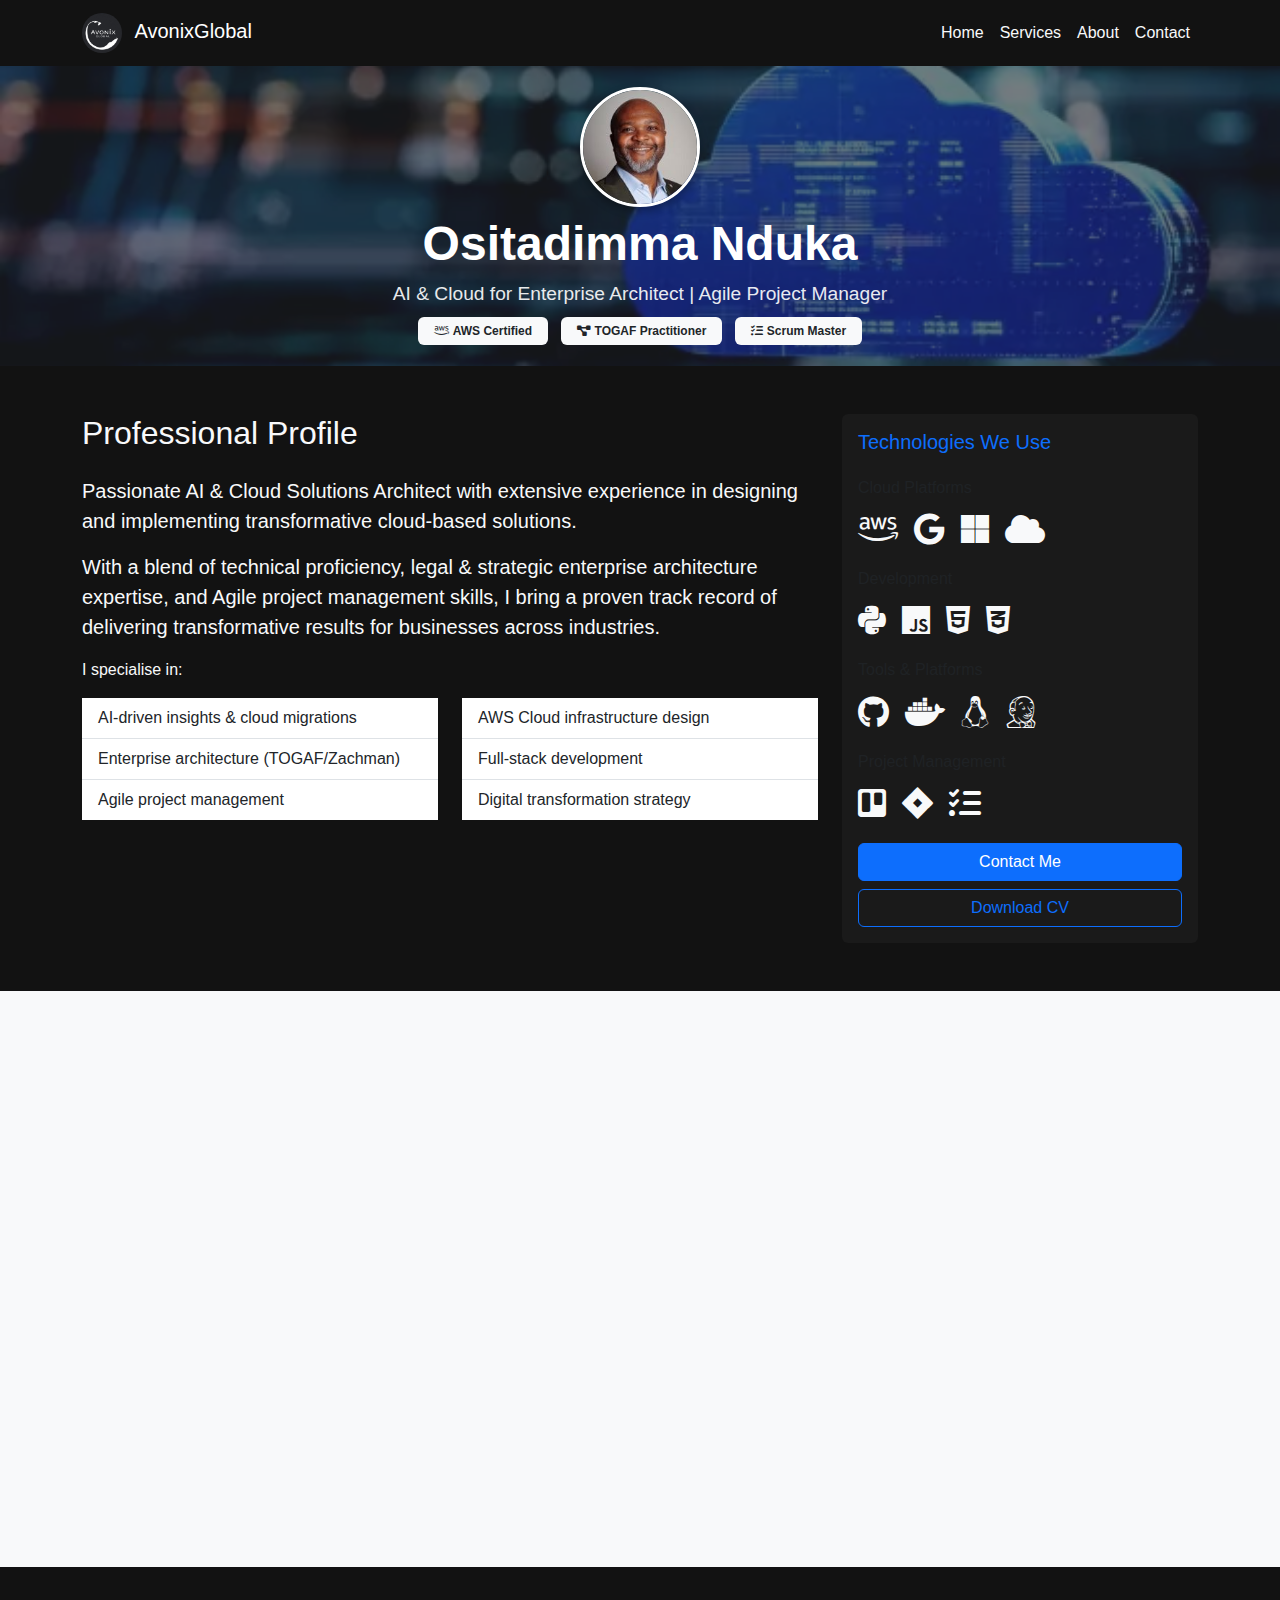
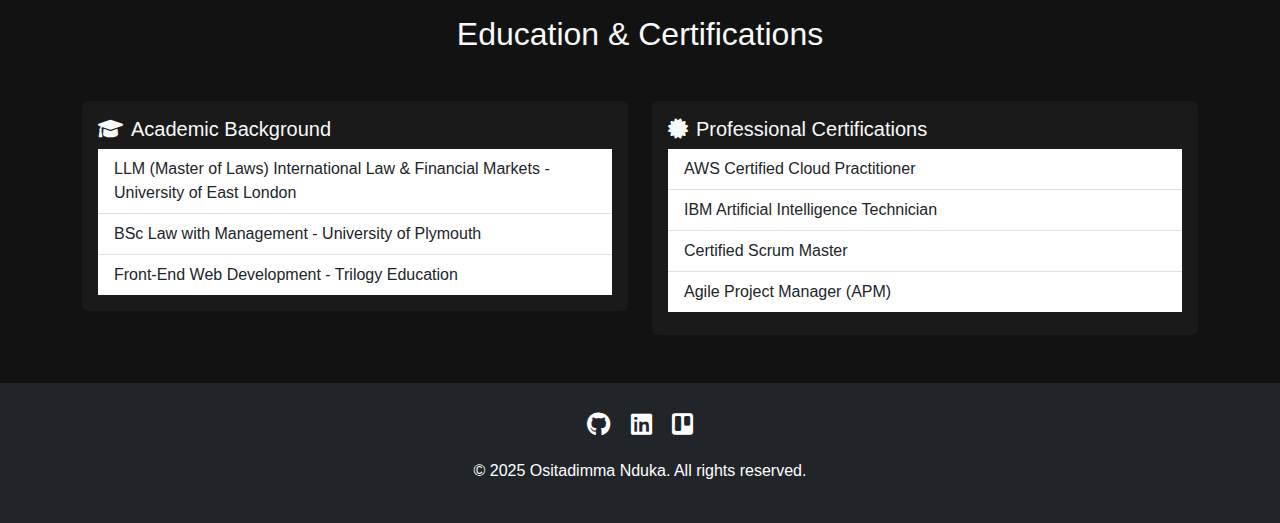
==== about.html @ 52718c87 "modified" ====
<!DOCTYPE html>
<html lang="en">
<head>
    <meta charset="UTF-8">
    <meta name="viewport" content="width=device-width, initial-scale=1.0">
    <title>About | Ositadimma Nduka - AI & Cloud Solutions Architect</title>
    <link href="https://cdn.jsdelivr.net/npm/bootstrap@5.3.0/dist/css/bootstrap.min.css" rel="stylesheet">
    <link rel="stylesheet" href="styles.css">
    <link rel="stylesheet" href="https://cdnjs.cloudflare.com/ajax/libs/font-awesome/6.0.0/css/all.min.css">
</head>
<body>
    <!-- Navigation -->
<nav class="navbar navbar-expand-lg navbar-dark bg-dark">
    <div class="container">
        <!-- Logo & Brand Name -->
        <a class="navbar-brand" href="index.html">
            <img src="assets/logo.jpg" width="40" height="40" 
            alt="AvonixGlobal Logo" class="me-2 rounded-circle"
            loading="lazy" decoding="async">
       AvonixGlobal
        </a>

        <!-- Toggler for Mobile -->
        <button class="navbar-toggler" type="button" data-bs-toggle="collapse" data-bs-target="#navbarNav"
                aria-controls="navbarNav" aria-expanded="false" aria-label="Toggle navigation">
            <span class="navbar-toggler-icon"></span>
        </button>

        <!-- Navbar Links -->
        <div class="collapse navbar-collapse" id="navbarNav">
            <ul class="navbar-nav ms-auto">
                <li class="nav-item"><a class="nav-link" href="index.html#home">Home</a></li>
                <li class="nav-item"><a class="nav-link" href="index.html#services">Services</a></li>
                <li class="nav-item"><a class="nav-link" href="index.html#about">About</a></li>
                <li class="nav-item"><a class="nav-link" href="contact.html">Contact</a></li>
            </ul>
        </div>
    </div>
</nav>

<!-- JavaScript to Highlight Active Nav Item -->
<script>
document.addEventListener("DOMContentLoaded", function () {
    let links = document.querySelectorAll(".nav-link");
    let currentURL = window.location.href;

    links.forEach(link => {
        if (link.href === currentURL) {
            link.classList.add("active");
        } else {
            link.classList.remove("active");
        }
    });
});
</script>


    <!-- About Hero Section -->
    <section class="hero-section position-relative py-4" style="height: 300px;">
        <img src="assets/aboutme.jpg" 
             alt="About Ositadimma Nduka" 
             class="w-100 hero-image position-absolute top-0 start-0" 
             srcset="assets/aboutme.jpg 1920w,
                     assets/aboutme.jpg 1200w,
                     assets/aboutme.jpg 800w"
             sizes="100vw"
             loading="eager"
             style="object-fit: cover; object-position: center; height: 100%;">
        <div class="position-absolute top-0 start-0 w-100 h-100 bg-dark" style="opacity: 0.6;"></div>
        <div class="container text-center position-relative text-white d-flex flex-column justify-content-center" style="height: 100%;">
            <img src="assets/profile.jpg" 
                 alt="Ositadimma Nduka Profile" 
                 class="rounded-circle mb-2 mx-auto profile-image"
                 style="width: 120px; height: 120px; object-fit: cover; border: 3px solid white; box-shadow: 0 4px 8px rgba(0,0,0,0.3);">
            <h1 class="display-5 mb-2">Ositadimma Nduka</h1>
            <p class="lead mb-2">AI & Cloud for Enterprise Architect | Agile Project Manager</p>
            <div class="badge-container">
                <span class="badge bg-light text-dark me-2 px-3 py-2">
                    <i class="fab fa-aws me-1"></i>AWS Certified
                </span>
                <span class="badge bg-light text-dark me-2 px-3 py-2">
                    <i class="fas fa-project-diagram me-1"></i>TOGAF Practitioner
                </span>
                <span class="badge bg-light text-dark px-3 py-2">
                    <i class="fas fa-tasks me-1"></i>Scrum Master
                </span>
            </div>
        </div>
    </section>

    <!-- Professional Profile -->
    <section class="profile-section py-5">
        <div class="container">
            <div class="row">
                <div class="col-lg-8">
                    <h2 class="mb-4">Professional Profile</h2>
                    <p class="lead">Passionate AI & Cloud Solutions Architect with extensive experience in designing and implementing transformative cloud-based solutions.</p>
                    <p class="lead">With a blend of technical proficiency, legal & strategic enterprise architecture expertise, and Agile project management skills, I bring a proven track record of delivering transformative results for businesses across industries.</p>
                    <p>I specialise in:</p>
                    <div class="row">
                        <div class="col-md-6">
                            <ul class="list-group list-group-flush">
                                <li class="list-group-item">AI-driven insights & cloud migrations</li>
                                <li class="list-group-item">Enterprise architecture (TOGAF/Zachman)</li>
                                <li class="list-group-item">Agile project management</li>
                            </ul>
                        </div>
                        <div class="col-md-6">
                            <ul class="list-group list-group-flush">
                                <li class="list-group-item">AWS Cloud infrastructure design</li>
                                <li class="list-group-item">Full-stack development</li>
                                <li class="list-group-item">Digital transformation strategy</li>
                            </ul>
                        </div>
                    </div>
                </div>
                <div class="col-lg-4">
                    <div class="card">
                        <div class="card-body">
                            <h5 class="text-primary mb-4">Technologies We Use</h5>
                            <div class="tech-stack">
                                <div class="tech-category mb-4">
                                    <h6 class="text-muted mb-3">Cloud Platforms</h6>
                                    <div class="tech-icons d-flex flex-wrap gap-3 mb-3">
                                        <i class="fab fa-aws fa-2x" title="Amazon Web Services"></i>
                                        <i class="fab fa-google fa-2x" title="Google Cloud Platform"></i>
                                        <i class="fab fa-microsoft fa-2x" title="Microsoft Azure"></i>
                                        <i class="fas fa-cloud fa-2x" title="IBM Cloud"></i>
                                    </div>
                                </div>
                                
                                <div class="tech-category mb-4">
                                    <h6 class="text-muted mb-3">Development</h6>
                                    <div class="tech-icons d-flex flex-wrap gap-3 mb-3">
                                        <i class="fab fa-python fa-2x" title="Python"></i>
                                        <i class="fab fa-js fa-2x" title="JavaScript"></i>
                                        <i class="fab fa-html5 fa-2x" title="HTML5"></i>
                                        <i class="fab fa-css3-alt fa-2x" title="CSS3"></i>
                                    </div>
                                </div>

                                <div class="tech-category mb-4">
                                    <h6 class="text-muted mb-3">Tools & Platforms</h6>
                                    <div class="tech-icons d-flex flex-wrap gap-3 mb-3">
                                        <i class="fab fa-github fa-2x" title="GitHub"></i>
                                        <i class="fab fa-docker fa-2x" title="Docker"></i>
                                        <i class="fab fa-linux fa-2x" title="Linux"></i>
                                        <i class="fab fa-jenkins fa-2x" title="Jenkins"></i>
                                    </div>
                                </div>

                                <div class="tech-category mb-4">
                                    <h6 class="text-muted mb-3">Project Management</h6>
                                    <div class="tech-icons d-flex flex-wrap gap-3">
                                        <i class="fab fa-trello fa-2x" title="Trello"></i>
                                        <i class="fab fa-jira fa-2x" title="Jira"></i>
                                        <i class="fas fa-tasks fa-2x" title="Agile/Scrum"></i>
                                    </div>
                                </div>
                            </div>
                            <div class="mt-4">
                                <a href="contact.html" class="btn btn-primary w-100 mb-2">Contact Me</a>
                                <a href="assets/Ositadimma Nduka Certified Cloud Practitioner.pdf" class="btn btn-outline-primary w-100" download>Download CV</a>
                            </div>
                        </div>
                    </div>
                </div>
            </div>
        </div>
    </section>

    <!-- Experience Timeline -->
    <section class="timeline-section bg-light py-5">
        <div class="container">
            <h2 class="text-center mb-5">Career Journey</h2>
            <div class="timeline">
                <div class="timeline-item">
                    <h4>2024 - Present</h4>
                    <div class="timeline-content">
                        <h5>AWS Re/Start | Netcom Training</h5>
                        <p>Certified Cloud Practitioner | AI & Cloud for Enterprise Architect</p>
                        <ul>
                            <li>AWS core services expertise (EC2, S3, Lambda, SageMaker, Bedrock)</li>
                            <li>Python & Shell scripting</li>
                            <li>Cloud infrastructure design</li>
                        </ul>
                    </div>
                </div>

                <div class="timeline-item">
                    <h4>2020 - Present</h4>
                    <div class="timeline-content">
                        <h5>CEO, AVONIX GLOBAL LTD</h5>
                        <p>E-commerce Technology Solutions</p>
                        <ul>
                            <li>Double-digit revenue growth</li>
                            <li>Digital transformation leadership</li>
                            <li>Cloud infrastructure optimisation</li>
                        </ul>
                    </div>
                </div>

                <!-- Add other timeline items similarly -->
            </div>
        </div>
    </section>

    <!-- Education -->
    <section class="education-section py-5">
        <div class="container">
            <h2 class="text-center mb-5">Education & Certifications</h2>
            <div class="row">
                <div class="col-md-6 mb-4">
                    <div class="card h-100">
                        <div class="card-body">
                            <h5><i class="fas fa-graduation-cap me-2"></i>Academic Background</h5>
                            <ul class="list-group list-group-flush">
                                <li class="list-group-item">LLM (Master of Laws) International Law & Financial Markets - University of East London</li>
                                <li class="list-group-item">BSc Law with Management - University of Plymouth</li>
                                <li class="list-group-item">Front-End Web Development - Trilogy Education</li>
                            </ul>
                        </div>
                    </div>
                </div>
                <div class="col-md-6">
                    <div class="card h-100">
                        <div class="card-body">
                            <h5><i class="fas fa-certificate me-2"></i>Professional Certifications</h5>
                            <ul class="list-group list-group-flush">
                                <li class="list-group-item">AWS Certified Cloud Practitioner</li>
                                <li class="list-group-item">IBM Artificial Intelligence Technician</li>
                                <li class="list-group-item">Certified Scrum Master</li>
                                <li class="list-group-item">Agile Project Manager (APM)</li>
                            </ul>
                        </div>
                    </div>
                </div>
            </div>
        </div>
    </section>

    <!-- Footer -->
    <footer class="bg-dark text-white py-4">
        <div class="container text-center">
            <div class="social-links mb-3">
                <a href="https://github.com/OsitaNduka" class="text-white mx-2"><i class="fab fa-github"></i></a>
                <a href="https://www.linkedin.com/in/osita-nduka-18820b14/" class="text-white mx-2"><i class="fab fa-linkedin"></i></a>
                <a href="https://trello.com/b/9ZUkZ5b8/purple-squirrel-software-ositas-scrum-board" class="text-white mx-2"><i class="fab fa-trello"></i></a>
            </div>
            <p>&copy; 2025 Ositadimma Nduka. All rights reserved.</p>
        </div>
    </footer>

    <script src="https://cdn.jsdelivr.net/npm/bootstrap@5.3.0/dist/js/bootstrap.bundle.min.js"></script>
</body>
</html>
---- styles.css ----
/* =============================
   Global Styles & Dark Mode Tweaks
   ============================= */
   :root {
    --primary-color: #0d6efd;
    --secondary-color: #6c757d;
    --bg-dark: #121212;
    --text-light: #f8f9fa;
    --card-bg: #1a1a1a;
    --hover-light: rgba(255, 255, 255, 0.1);
}

body {
    background-color: var(--bg-dark);
    color: var(--text-light);
    font-family: 'Inter', sans-serif;
    overflow-x: hidden;
}

/* =============================
   Navbar Customizations
   ============================= */
.navbar {
    background-color: var(--bg-dark) !important;
    box-shadow: 0 4px 10px rgba(0, 0, 0, 0.5);
}

.navbar-brand img {
    transition: transform 0.3s ease-in-out;
}

.navbar-brand img:hover {
    transform: scale(1.1);
}

.navbar-nav .nav-link {
    color: var(--text-light);
    transition: color 0.3s ease-in-out;
}

.navbar-nav .nav-link:hover {
    color: var(--primary-color);
}

/* =============================
   Hero Section Enhancements
   ============================= */
.hero-section {
    background: linear-gradient(135deg, #0d6efd 0%, #6c757d 100%);
    color: #fff;
    text-align: center;
    padding: 120px 0;
    position: relative;
}

.hero-gradient {
    position: absolute;
    top: 0;
    left: 0;
    width: 100%;
    height: 100%;
    background: radial-gradient(circle, rgba(255, 255, 255, 0.1) 0%, transparent 70%);
}

.hero-section h1 {
    font-size: 3rem;
    font-weight: bold;
    animation: fadeInUp 1.5s ease-out;
}

.hero-section p {
    font-size: 1.2rem;
    opacity: 0.9;
    animation: fadeInUp 2s ease-out;
}

/* CTA Button Hover Effect */
.btn:hover {
    transform: translateY(-3px);
    transition: transform 0.2s ease-in-out;
}

/* =============================
   Card & Services Section
   ============================= */
.card {
    background: var(--card-bg);
    color: var(--text-light);
    border: none;
    transition: transform 0.3s ease-in-out, box-shadow 0.3s ease-in-out;
}

.card:hover {
    transform: translateY(-5px);
    box-shadow: 0 10px 20px rgba(255, 255, 255, 0.1);
}

.card-title {
    font-size: 1.5rem;
}

.card-footer a {
    color: var(--primary-color);
    transition: color 0.3s ease-in-out;
}

.card-footer a:hover {
    color: #ffffff;
}

/* =============================
   Footer Enhancements
   ============================= */
footer {
    background: #0a0a0a;
    padding: 50px 0;
    text-align: center;
}

.social-links a {
    color: var(--text-light);
    font-size: 1.5rem;
    transition: color 0.3s ease-in-out, transform 0.2s ease-in-out;
}

.social-links a:hover {
    color: var(--primary-color);
    transform: scale(1.2);
}

/* =============================
   Animations
   ============================= */
@keyframes fadeInUp {
    from {
        opacity: 0;
        transform: translateY(30px);
    }
    to {
        opacity: 1;
        transform: translateY(0);
    }
}
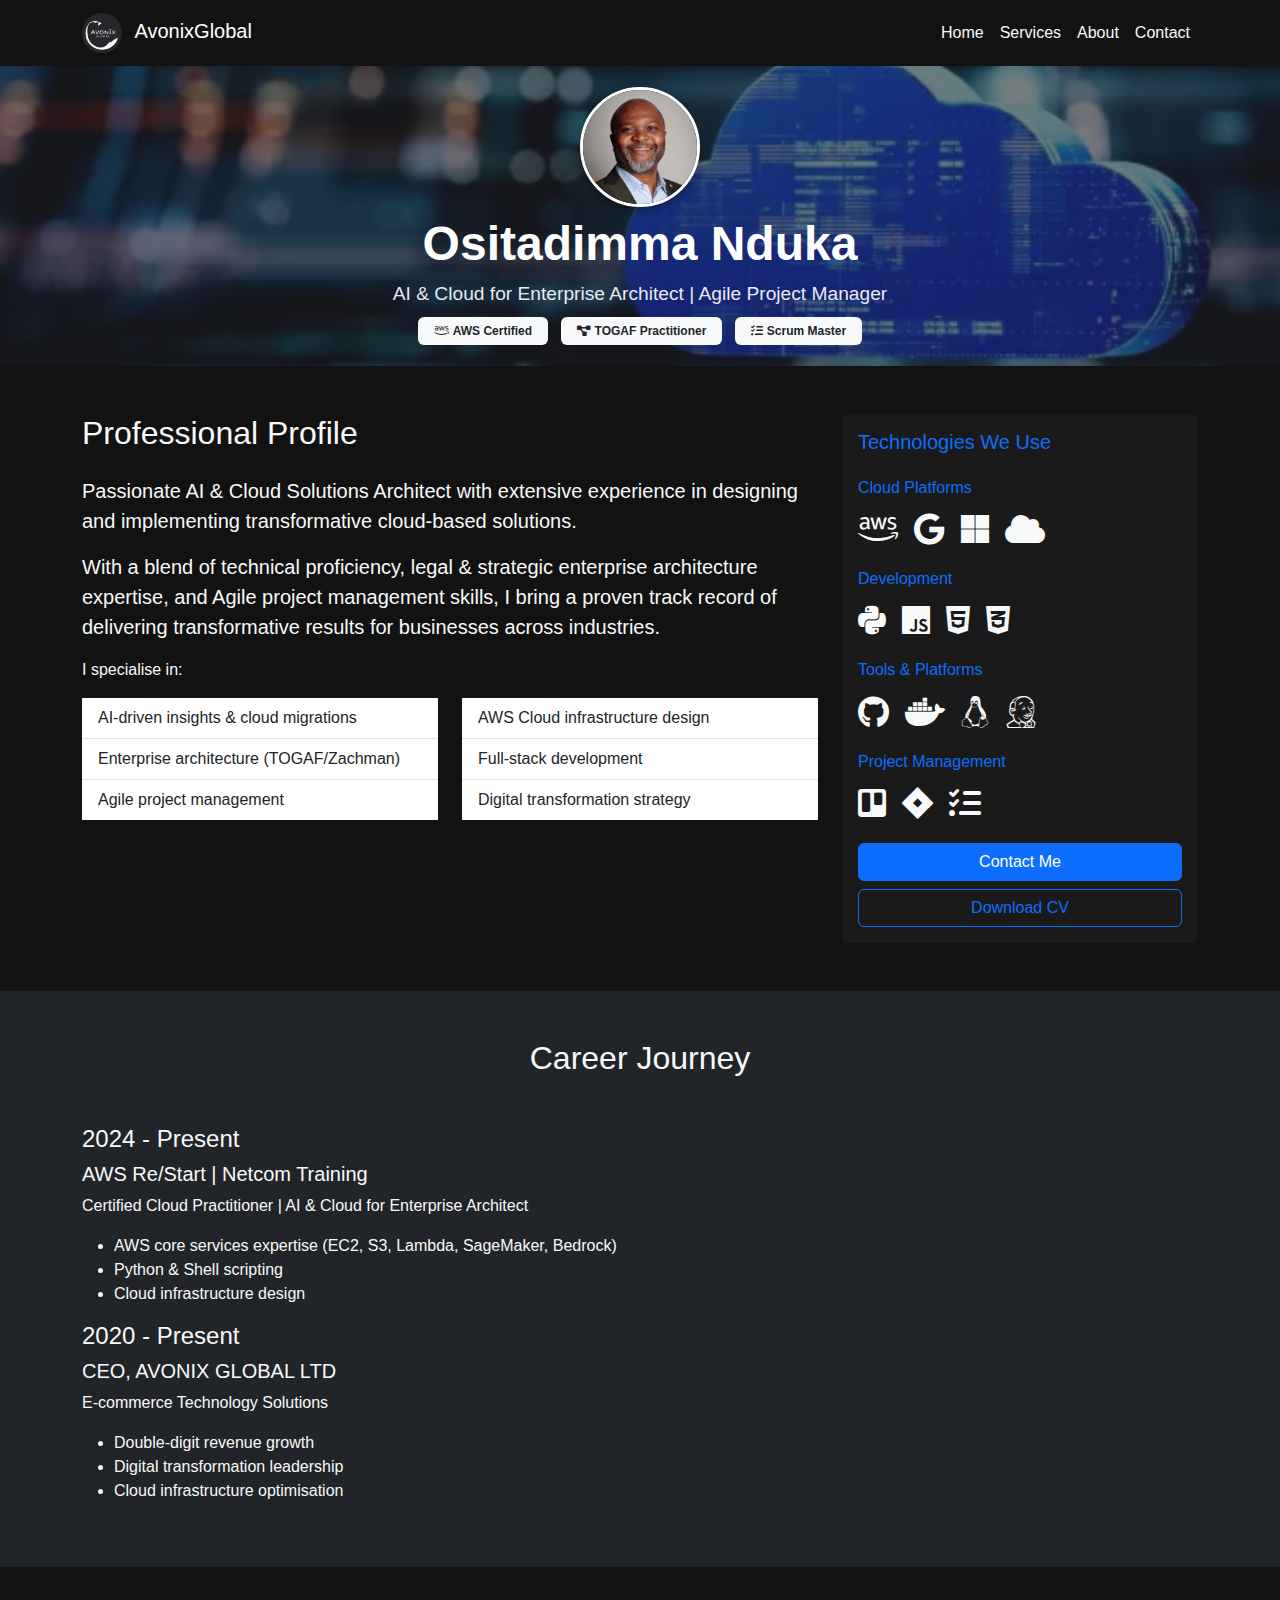
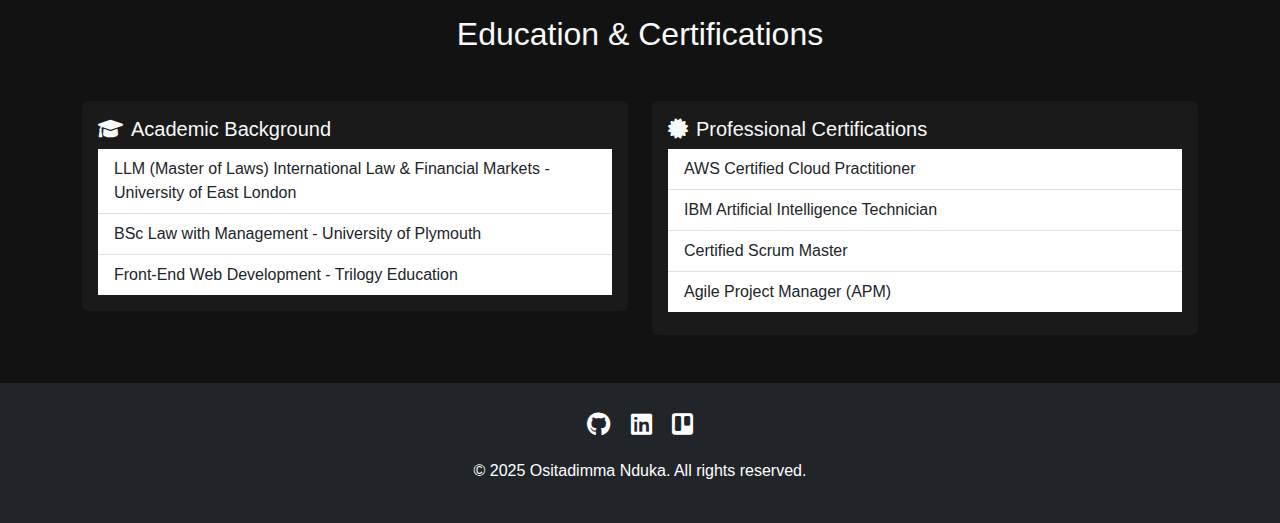
==== commit 56279578: "changed colour" ====
--- a/about.html
+++ b/about.html
@@ -120,7 +120,7 @@
                             <h5 class="text-primary mb-4">Technologies We Use</h5>
                             <div class="tech-stack">
                                 <div class="tech-category mb-4">
-                                    <h6 class="text-muted mb-3">Cloud Platforms</h6>
+                                    <h6 class="text-primary mb-3">Cloud Platforms</h6>
                                     <div class="tech-icons d-flex flex-wrap gap-3 mb-3">
                                         <i class="fab fa-aws fa-2x" title="Amazon Web Services"></i>
                                         <i class="fab fa-google fa-2x" title="Google Cloud Platform"></i>
@@ -130,7 +130,7 @@
                                 </div>
                                 
                                 <div class="tech-category mb-4">
-                                    <h6 class="text-muted mb-3">Development</h6>
+                                    <h6 class="text-primary mb-3">Development</h6>
                                     <div class="tech-icons d-flex flex-wrap gap-3 mb-3">
                                         <i class="fab fa-python fa-2x" title="Python"></i>
                                         <i class="fab fa-js fa-2x" title="JavaScript"></i>
@@ -140,7 +140,7 @@
                                 </div>
 
                                 <div class="tech-category mb-4">
-                                    <h6 class="text-muted mb-3">Tools & Platforms</h6>
+                                    <h6 class="text-primary mb-3">Tools & Platforms</h6>
                                     <div class="tech-icons d-flex flex-wrap gap-3 mb-3">
                                         <i class="fab fa-github fa-2x" title="GitHub"></i>
                                         <i class="fab fa-docker fa-2x" title="Docker"></i>
@@ -150,7 +150,7 @@
                                 </div>
 
                                 <div class="tech-category mb-4">
-                                    <h6 class="text-muted mb-3">Project Management</h6>
+                                    <h6 class="text-primary mb-3">Project Management</h6>
                                     <div class="tech-icons d-flex flex-wrap gap-3">
                                         <i class="fab fa-trello fa-2x" title="Trello"></i>
                                         <i class="fab fa-jira fa-2x" title="Jira"></i>
@@ -170,7 +170,7 @@
     </section>
 
     <!-- Experience Timeline -->
-    <section class="timeline-section bg-light py-5">
+    <section class="timeline-section bg-dark text-light py-5">
         <div class="container">
             <h2 class="text-center mb-5">Career Journey</h2>
             <div class="timeline">
--- a/styles.css
+++ b/styles.css
@@ -142,3 +142,37 @@
     }
 }
 
+/* Custom Properties */
+:root {
+  --primary-color: #0d6efd;
+  --primary-soft: rgba(13, 110, 253, 0.1);
+}
+
+.hover-scale {
+  transition: transform 0.3s ease;
+}
+
+.hover-scale:hover {
+  transform: translateY(-5px);
+}
+
+.icon-container {
+  width: 3rem;
+  height: 3rem;
+  display: flex;
+  align-items: center;
+  justify-content: center;
+  border-radius: 0.75rem;
+}
+
+.tech-logo {
+  width: 80px;
+  height: auto;
+  transition: opacity 0.3s ease;
+}
+
+  
+.tech-logo:hover {
+    opacity: 0.8;
+    transform: translateY(-2px);
+}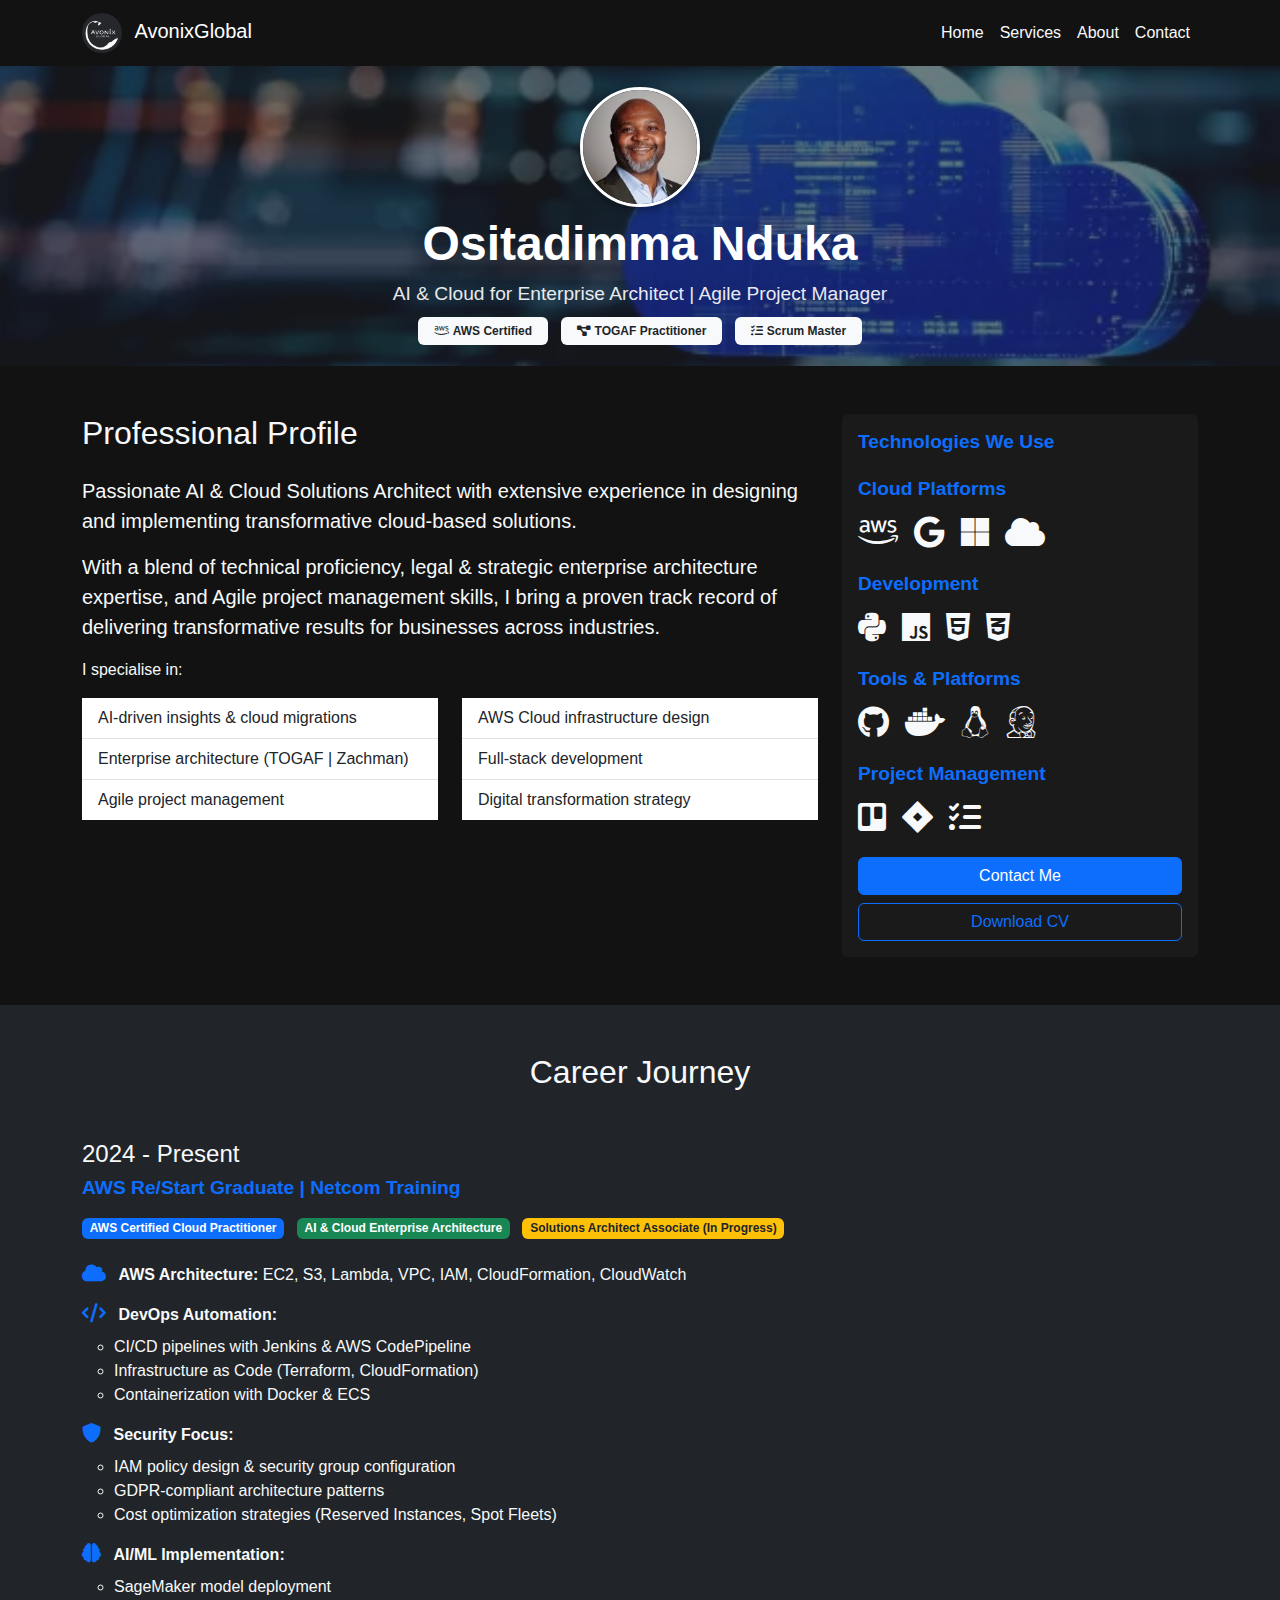
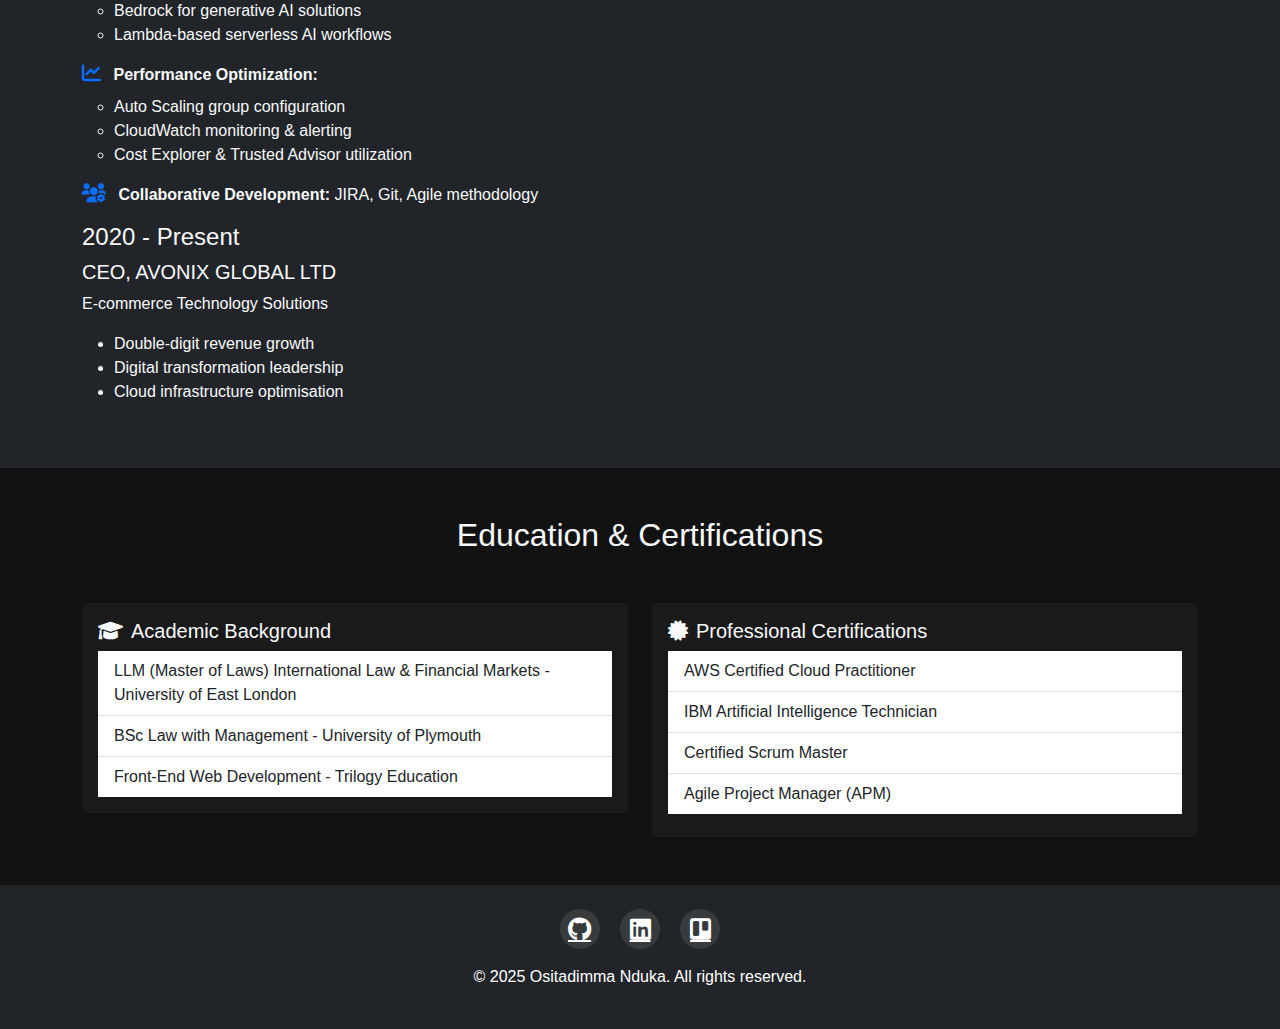
==== commit 262d3726: "modified" ====
--- a/about.html
+++ b/about.html
@@ -101,7 +101,7 @@
                         <div class="col-md-6">
                             <ul class="list-group list-group-flush">
                                 <li class="list-group-item">AI-driven insights & cloud migrations</li>
-                                <li class="list-group-item">Enterprise architecture (TOGAF/Zachman)</li>
+                                <li class="list-group-item">Enterprise architecture (TOGAF | Zachman)</li>
                                 <li class="list-group-item">Agile project management</li>
                             </ul>
                         </div>
@@ -177,12 +177,58 @@
                 <div class="timeline-item">
                     <h4>2024 - Present</h4>
                     <div class="timeline-content">
-                        <h5>AWS Re/Start | Netcom Training</h5>
-                        <p>Certified Cloud Practitioner | AI & Cloud for Enterprise Architect</p>
-                        <ul>
-                            <li>AWS core services expertise (EC2, S3, Lambda, SageMaker, Bedrock)</li>
-                            <li>Python & Shell scripting</li>
-                            <li>Cloud infrastructure design</li>
+                        <h5 class="text-primary mb-3">AWS Re/Start Graduate | Netcom Training</h5>
+                        <div class="mb-4">
+                            <span class="badge bg-primary me-2">AWS Certified Cloud Practitioner</span>
+                            <span class="badge bg-success me-2">AI & Cloud Enterprise Architecture</span>
+                            <span class="badge bg-warning text-dark">Solutions Architect Associate (In Progress)</span>
+                        </div>
+                        
+                        <ul class="list-unstyled">
+                            <li class="mb-3">
+                                <i class="fas fa-cloud text-primary me-2"></i>
+                                <strong>AWS Architecture:</strong> EC2, S3, Lambda, VPC, IAM, CloudFormation, CloudWatch
+                            </li>
+                            <li class="mb-3">
+                                <i class="fas fa-code text-primary me-2"></i>
+                                <strong>DevOps Automation:</strong>
+                                <ul class="mt-2">
+                                    <li>CI/CD pipelines with Jenkins & AWS CodePipeline</li>
+                                    <li>Infrastructure as Code (Terraform, CloudFormation)</li>
+                                    <li>Containerization with Docker & ECS</li>
+                                </ul>
+                            </li>
+                            <li class="mb-3">
+                                <i class="fas fa-shield-alt text-primary me-2"></i>
+                                <strong>Security Focus:</strong>
+                                <ul class="mt-2">
+                                    <li>IAM policy design & security group configuration</li>
+                                    <li>GDPR-compliant architecture patterns</li>
+                                    <li>Cost optimization strategies (Reserved Instances, Spot Fleets)</li>
+                                </ul>
+                            </li>
+                            <li class="mb-3">
+                                <i class="fas fa-brain text-primary me-2"></i>
+                                <strong>AI/ML Implementation:</strong>
+                                <ul class="mt-2">
+                                    <li>SageMaker model deployment</li>
+                                    <li>Bedrock for generative AI solutions</li>
+                                    <li>Lambda-based serverless AI workflows</li>
+                                </ul>
+                            </li>
+                            <li class="mb-3">
+                                <i class="fas fa-chart-line text-primary me-2"></i>
+                                <strong>Performance Optimization:</strong>
+                                <ul class="mt-2">
+                                    <li>Auto Scaling group configuration</li>
+                                    <li>CloudWatch monitoring & alerting</li>
+                                    <li>Cost Explorer & Trusted Advisor utilization</li>
+                                </ul>
+                            </li>
+                            <li>
+                                <i class="fas fa-users-cog text-primary me-2"></i>
+                                <strong>Collaborative Development:</strong> JIRA, Git, Agile methodology
+                            </li>
                         </ul>
                     </div>
                 </div>
--- a/styles.css
+++ b/styles.css
@@ -2,9 +2,11 @@
    Global Styles & Dark Mode Tweaks
    ============================= */
    :root {
-    --primary-color: #0d6efd;
+    --primary-color: #8ab5f4;
+    --primary-soft: rgba(13, 110, 253, 0.1);
     --secondary-color: #6c757d;
     --bg-dark: #121212;
+    --footer-bg: #0a0a0a;
     --text-light: #f8f9fa;
     --card-bg: #1a1a1a;
     --hover-light: rgba(255, 255, 255, 0.1);
@@ -46,7 +48,7 @@
    Hero Section Enhancements
    ============================= */
 .hero-section {
-    background: linear-gradient(135deg, #0d6efd 0%, #6c757d 100%);
+    background: linear-gradient(135deg, var(--primary-color) 0%, var(--secondary-color) 100%);
     color: #fff;
     text-align: center;
     padding: 120px 0;
@@ -74,10 +76,16 @@
     animation: fadeInUp 2s ease-out;
 }
 
-/* CTA Button Hover Effect */
+/* =============================
+   Buttons and Hover Effects
+   ============================= */
+.btn {
+    transition: transform 0.2s ease-in-out, box-shadow 0.3s ease-in-out;
+}
+
 .btn:hover {
     transform: translateY(-3px);
-    transition: transform 0.2s ease-in-out;
+    box-shadow: 0 5px 15px rgba(13, 110, 253, 0.3);
 }
 
 /* =============================
@@ -91,7 +99,7 @@
 }
 
 .card:hover {
-    transform: translateY(-5px);
+    transform: scale(1.02);
     box-shadow: 0 10px 20px rgba(255, 255, 255, 0.1);
 }
 
@@ -112,19 +120,28 @@
    Footer Enhancements
    ============================= */
 footer {
-    background: #0a0a0a;
+    background: var(--footer-bg);
     padding: 50px 0;
     text-align: center;
 }
 
+/* Social Links */
 .social-links a {
+    display: inline-flex;
+    align-items: center;
+    justify-content: center;
+    width: 40px;
+    height: 40px;
+    border-radius: 50%;
+    background: var(--hover-light);
     color: var(--text-light);
     font-size: 1.5rem;
-    transition: color 0.3s ease-in-out, transform 0.2s ease-in-out;
+    transition: color 0.3s ease-in-out, transform 0.2s ease-in-out, background 0.3s ease-in-out;
 }
 
 .social-links a:hover {
     color: var(--primary-color);
+    background: var(--primary-soft);
     transform: scale(1.2);
 }
 
@@ -142,37 +159,134 @@
     }
 }
 
-/* Custom Properties */
-:root {
-  --primary-color: #0d6efd;
-  --primary-soft: rgba(13, 110, 253, 0.1);
-}
-
+/* =============================
+   Utility Classes
+   ============================= */
 .hover-scale {
-  transition: transform 0.3s ease;
+    transition: transform 0.3s ease;
+    cursor: pointer;
 }
 
 .hover-scale:hover {
-  transform: translateY(-5px);
+    transform: translateY(-5px);
+    box-shadow: 0 10px 20px rgba(0,0,0,0.1);
+}
+
+.process-step {
+    border: 1px solid rgba(0,0,0,0.1);
+    border-radius: 0.75rem;
+    transition: all 0.3s ease;
 }
 
 .icon-container {
-  width: 3rem;
-  height: 3rem;
-  display: flex;
-  align-items: center;
-  justify-content: center;
-  border-radius: 0.75rem;
+    width: 3rem;
+    height: 3rem;
+    display: flex;
+    align-items: center;
+    justify-content: center;
+    border-radius: 0.75rem;
 }
 
 .tech-logo {
-  width: 80px;
-  height: auto;
-  transition: opacity 0.3s ease;
-}
-
-  
+    width: 80px;
+    height: auto;
+    transition: opacity 0.3s ease, transform 0.2s ease-in-out;
+}
+
 .tech-logo:hover {
     opacity: 0.8;
     transform: translateY(-2px);
-}+}
+
+/* Add to styles.css */
+.badge-group .badge {
+    font-size: 0.85rem;
+    padding: 0.5em 0.75em;
+}
+
+.bg-aws { background: #FF9900; color: white; }
+.bg-azure { background: #008AD7; color: white; }
+.bg-gcp { background: #4285F4; color: white; }
+
+.automation-steps {
+    display: flex;
+    justify-content: space-between;
+    gap: 1rem;
+}
+
+.step {
+    text-align: center;
+    flex: 1;
+}
+
+.step-number {
+    display: block;
+    width: 40px;
+    height: 40px;
+    margin: 0 auto 0.5rem;
+    background: #0d6efd;
+    color: white;
+    border-radius: 50%;
+    line-height: 40px;
+    font-weight: 700;
+}
+
+/* Add to styles.css for number circles */
+.text-primary {
+    font-weight: 700;
+    font-size: 1.2em;
+}
+
+/* Optional for workflow numbers */
+.workflow-step {
+    display: inline-block;
+    width: 30px;
+    height: 30px;
+    border-radius: 50%;
+    background: #0d6efd;
+    color: white;
+    line-height: 30px;
+    text-align: center;
+}
+/* Compliance Badge Colors */
+.bg-gdpr { background-color: #2b3990; }
+.bg-hipaa { background-color: #3a7dae; }
+.bg-soc2 { background-color: #00a4a6; }
+.bg-pci { background-color: #6c757d; }
+.bg-iso { background-color: #f26522; }
+.bg-ccpa { background-color: #003366; }
+.bg-aws { background: #FF9900; color: white; }
+.bg-azure { background: #008AD7; color: white; }
+.bg-gcp { background: #4285F4; color: white; }
+
+.compliance-badge {
+    transition: transform 0.2s ease;
+    cursor: help;
+}
+.compliance-badge:hover {
+    transform: scale(1.1);
+}
+
+.border-dashed {
+    border: 2px dashed #dee2e6;
+    border-radius: 0.75rem;
+}
+.bg-primary-soft {
+    background-color: rgba(13, 110, 253, 0.1);
+}
+  
+.package-card {
+    transition: all 0.3s ease;
+  }
+  
+.package-card:hover {
+    box-shadow: 0 1rem 3rem rgba(0,0,0,0.175);
+  }
+  
+.step-icon {
+    width: 40px;
+    height: 40px;
+    display: flex;
+    align-items: center;
+    justify-content: center;
+  }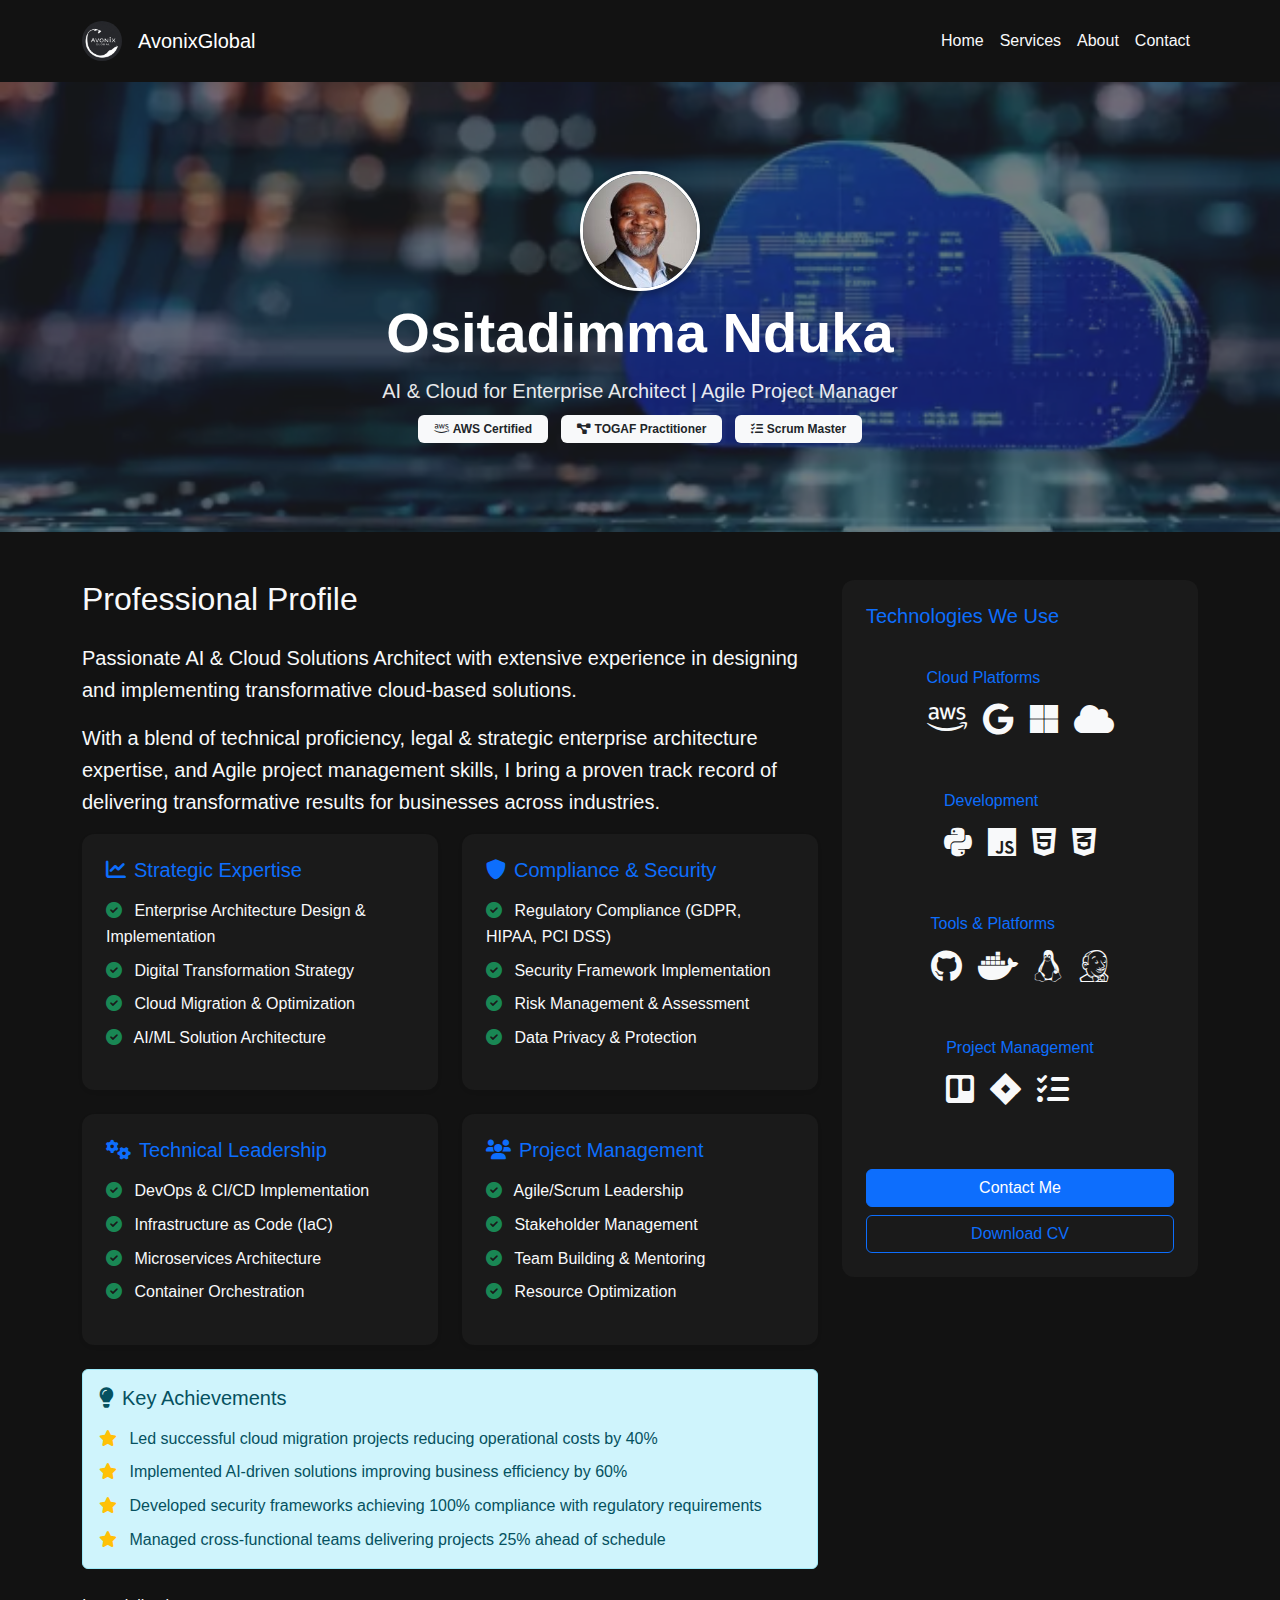
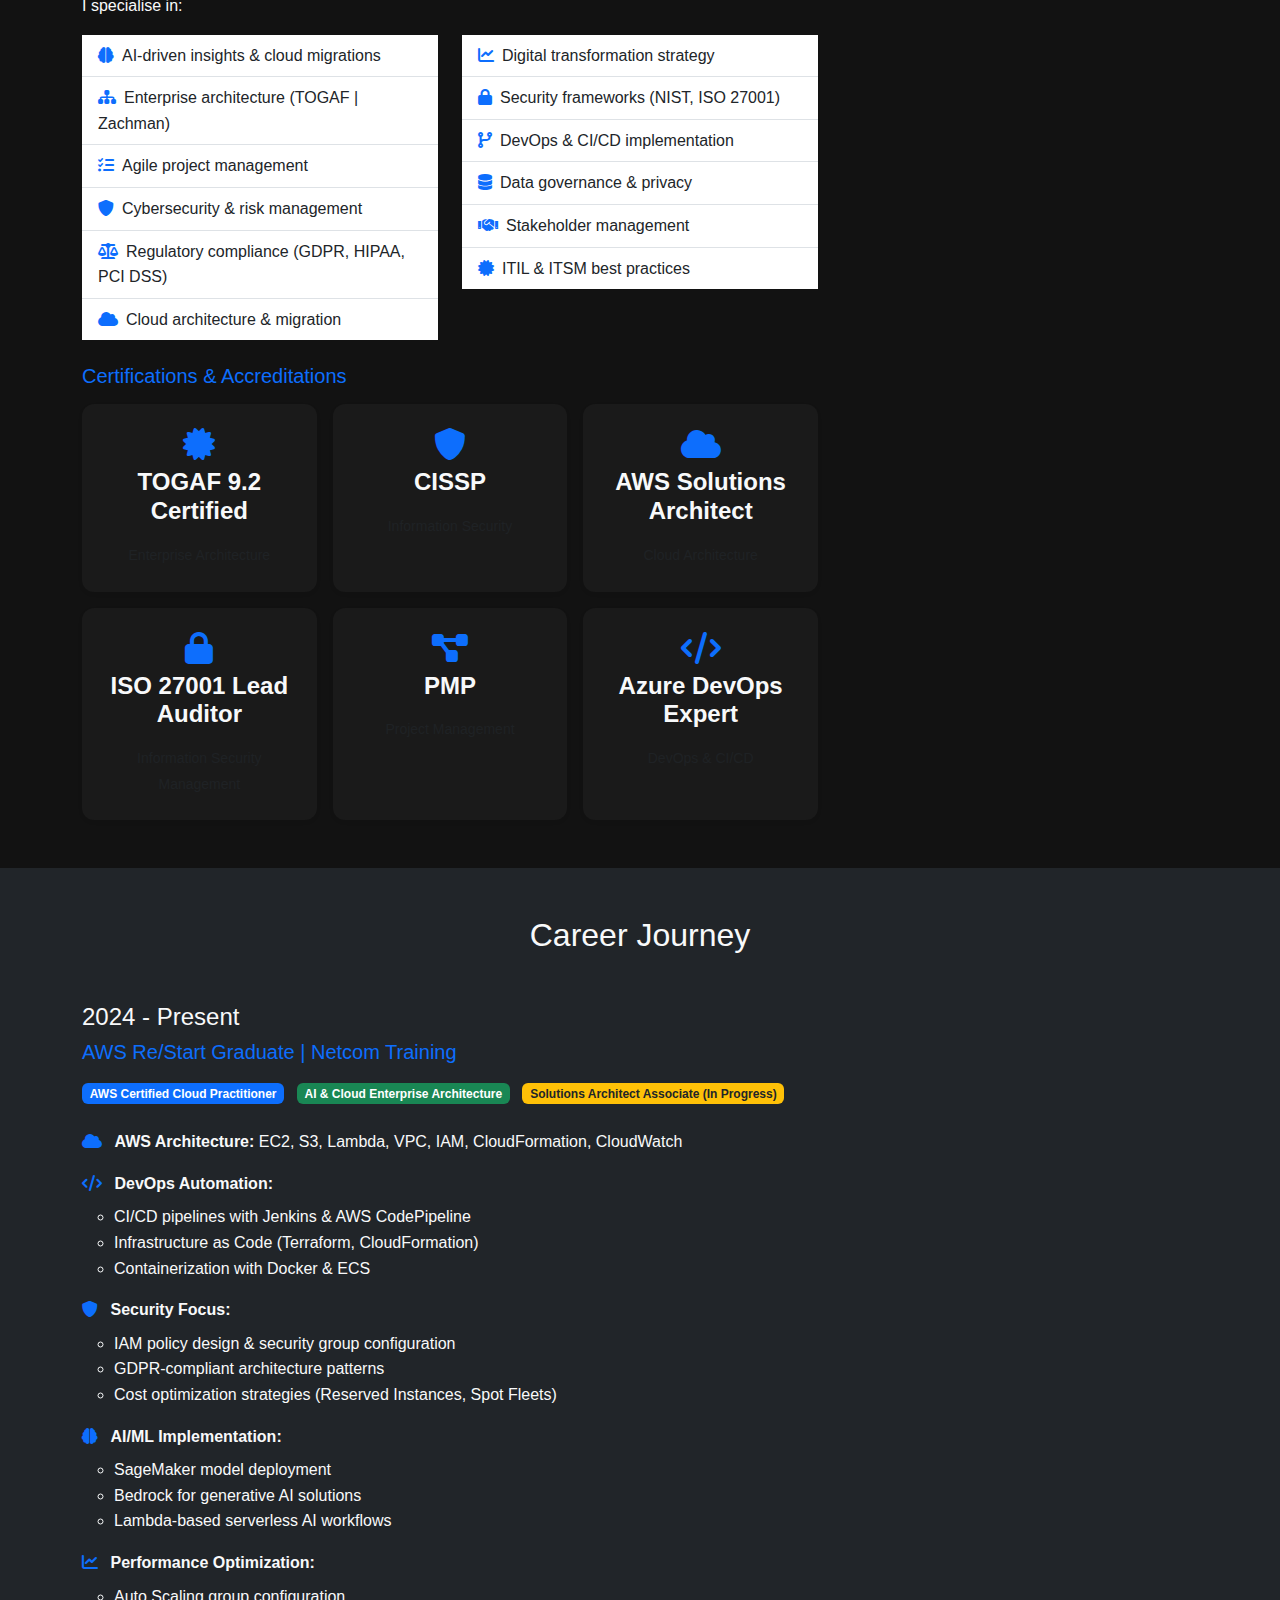
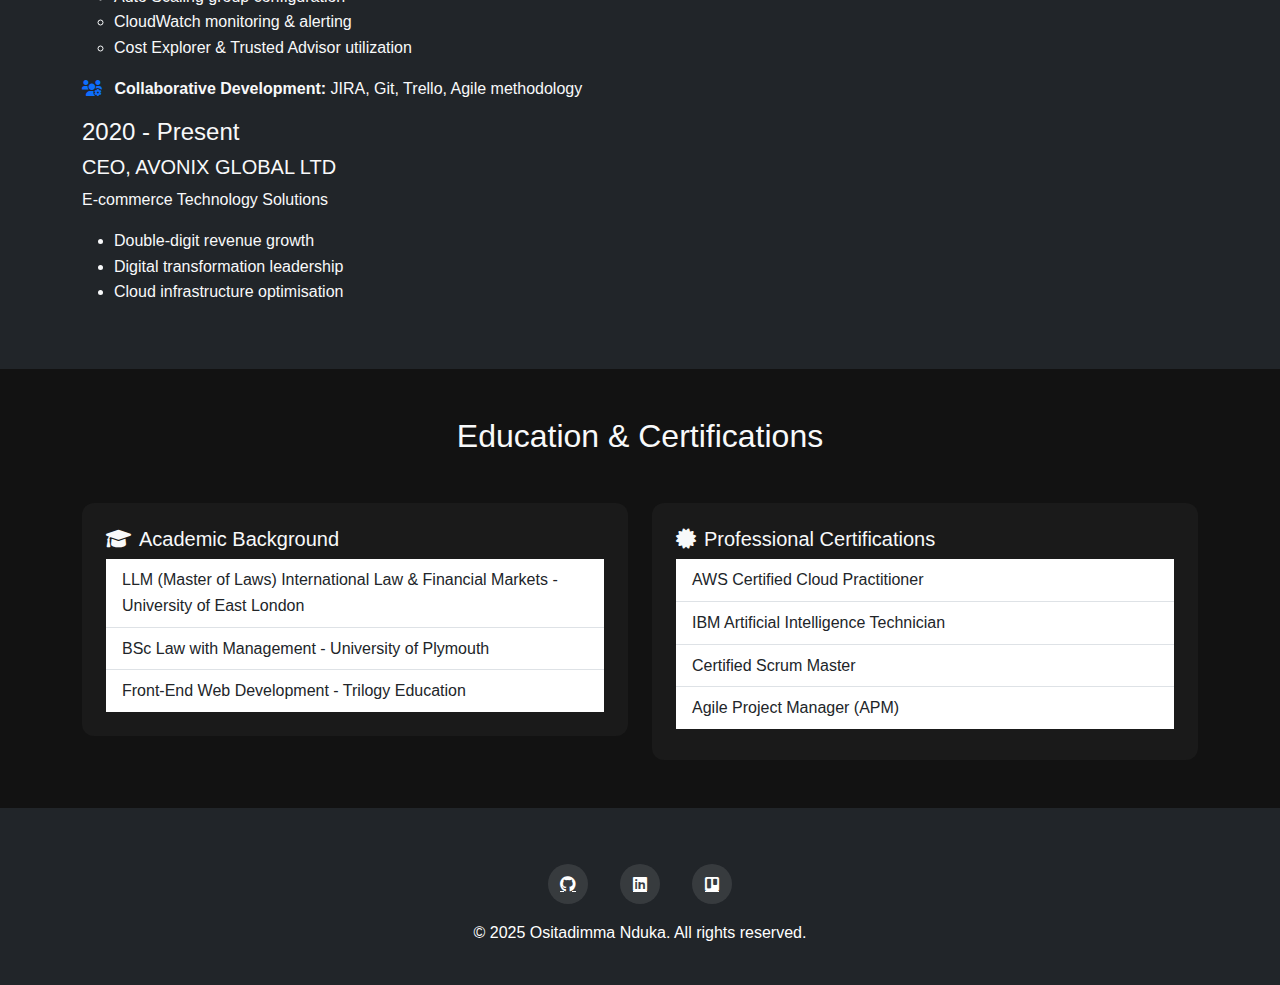
==== commit cb75ca40: "modified" ====
--- a/about.html
+++ b/about.html
@@ -96,21 +96,249 @@
                     <h2 class="mb-4">Professional Profile</h2>
                     <p class="lead">Passionate AI & Cloud Solutions Architect with extensive experience in designing and implementing transformative cloud-based solutions.</p>
                     <p class="lead">With a blend of technical proficiency, legal & strategic enterprise architecture expertise, and Agile project management skills, I bring a proven track record of delivering transformative results for businesses across industries.</p>
-                    <p>I specialise in:</p>
+                    
+                    <div class="row mb-4">
+                        <div class="col-md-6">
+                            <div class="card border-0 shadow-sm h-100">
+                                <div class="card-body">
+                                    <h5 class="text-primary mb-3">
+                                        <i class="fas fa-chart-line me-2"></i>Strategic Expertise
+                                    </h5>
+                                    <ul class="list-unstyled">
+                                        <li class="mb-2">
+                                            <i class="fas fa-check-circle text-success me-2"></i>
+                                            Enterprise Architecture Design & Implementation
+                                        </li>
+                                        <li class="mb-2">
+                                            <i class="fas fa-check-circle text-success me-2"></i>
+                                            Digital Transformation Strategy
+                                        </li>
+                                        <li class="mb-2">
+                                            <i class="fas fa-check-circle text-success me-2"></i>
+                                            Cloud Migration & Optimization
+                                        </li>
+                                        <li class="mb-2">
+                                            <i class="fas fa-check-circle text-success me-2"></i>
+                                            AI/ML Solution Architecture
+                                        </li>
+                                    </ul>
+                                </div>
+                            </div>
+                        </div>
+                        <div class="col-md-6">
+                            <div class="card border-0 shadow-sm h-100">
+                                <div class="card-body">
+                                    <h5 class="text-primary mb-3">
+                                        <i class="fas fa-shield-alt me-2"></i>Compliance & Security
+                                    </h5>
+                                    <ul class="list-unstyled">
+                                        <li class="mb-2">
+                                            <i class="fas fa-check-circle text-success me-2"></i>
+                                            Regulatory Compliance (GDPR, HIPAA, PCI DSS)
+                                        </li>
+                                        <li class="mb-2">
+                                            <i class="fas fa-check-circle text-success me-2"></i>
+                                            Security Framework Implementation
+                                        </li>
+                                        <li class="mb-2">
+                                            <i class="fas fa-check-circle text-success me-2"></i>
+                                            Risk Management & Assessment
+                                        </li>
+                                        <li class="mb-2">
+                                            <i class="fas fa-check-circle text-success me-2"></i>
+                                            Data Privacy & Protection
+                                        </li>
+                                    </ul>
+                                </div>
+                            </div>
+                        </div>
+                    </div>
+
+                    <div class="row mb-4">
+                        <div class="col-md-6">
+                            <div class="card border-0 shadow-sm h-100">
+                                <div class="card-body">
+                                    <h5 class="text-primary mb-3">
+                                        <i class="fas fa-cogs me-2"></i>Technical Leadership
+                                    </h5>
+                                    <ul class="list-unstyled">
+                                        <li class="mb-2">
+                                            <i class="fas fa-check-circle text-success me-2"></i>
+                                            DevOps & CI/CD Implementation
+                                        </li>
+                                        <li class="mb-2">
+                                            <i class="fas fa-check-circle text-success me-2"></i>
+                                            Infrastructure as Code (IaC)
+                                        </li>
+                                        <li class="mb-2">
+                                            <i class="fas fa-check-circle text-success me-2"></i>
+                                            Microservices Architecture
+                                        </li>
+                                        <li class="mb-2">
+                                            <i class="fas fa-check-circle text-success me-2"></i>
+                                            Container Orchestration
+                                        </li>
+                                    </ul>
+                                </div>
+                            </div>
+                        </div>
+                        <div class="col-md-6">
+                            <div class="card border-0 shadow-sm h-100">
+                                <div class="card-body">
+                                    <h5 class="text-primary mb-3">
+                                        <i class="fas fa-users me-2"></i>Project Management
+                                    </h5>
+                                    <ul class="list-unstyled">
+                                        <li class="mb-2">
+                                            <i class="fas fa-check-circle text-success me-2"></i>
+                                            Agile/Scrum Leadership
+                                        </li>
+                                        <li class="mb-2">
+                                            <i class="fas fa-check-circle text-success me-2"></i>
+                                            Stakeholder Management
+                                        </li>
+                                        <li class="mb-2">
+                                            <i class="fas fa-check-circle text-success me-2"></i>
+                                            Team Building & Mentoring
+                                        </li>
+                                        <li class="mb-2">
+                                            <i class="fas fa-check-circle text-success me-2"></i>
+                                            Resource Optimization
+                                        </li>
+                                    </ul>
+                                </div>
+                            </div>
+                        </div>
+                    </div>
+
+                    <div class="alert alert-info">
+                        <h5 class="mb-3">
+                            <i class="fas fa-lightbulb me-2"></i>Key Achievements
+                        </h5>
+                        <ul class="list-unstyled mb-0">
+                            <li class="mb-2">
+                                <i class="fas fa-star text-warning me-2"></i>
+                                Led successful cloud migration projects reducing operational costs by 40%
+                            </li>
+                            <li class="mb-2">
+                                <i class="fas fa-star text-warning me-2"></i>
+                                Implemented AI-driven solutions improving business efficiency by 60%
+                            </li>
+                            <li class="mb-2">
+                                <i class="fas fa-star text-warning me-2"></i>
+                                Developed security frameworks achieving 100% compliance with regulatory requirements
+                            </li>
+                            <li>
+                                <i class="fas fa-star text-warning me-2"></i>
+                                Managed cross-functional teams delivering projects 25% ahead of schedule
+                            </li>
+                        </ul>
+                    </div>
+
+                    <p class="mt-4">I specialise in:</p>
                     <div class="row">
                         <div class="col-md-6">
                             <ul class="list-group list-group-flush">
-                                <li class="list-group-item">AI-driven insights & cloud migrations</li>
-                                <li class="list-group-item">Enterprise architecture (TOGAF | Zachman)</li>
-                                <li class="list-group-item">Agile project management</li>
+                                <li class="list-group-item">
+                                    <i class="fas fa-brain text-primary me-2"></i>AI-driven insights & cloud migrations
+                                </li>
+                                <li class="list-group-item">
+                                    <i class="fas fa-sitemap text-primary me-2"></i>Enterprise architecture (TOGAF | Zachman)
+                                </li>
+                                <li class="list-group-item">
+                                    <i class="fas fa-tasks text-primary me-2"></i>Agile project management
+                                </li>
+                                <li class="list-group-item">
+                                    <i class="fas fa-shield-alt text-primary me-2"></i>Cybersecurity & risk management
+                                </li>
+                                <li class="list-group-item">
+                                    <i class="fas fa-balance-scale text-primary me-2"></i>Regulatory compliance (GDPR, HIPAA, PCI DSS)
+                                </li>
+                                <li class="list-group-item">
+                                    <i class="fas fa-cloud text-primary me-2"></i>Cloud architecture & migration
+                                </li>
                             </ul>
                         </div>
                         <div class="col-md-6">
                             <ul class="list-group list-group-flush">
-                                <li class="list-group-item">AWS Cloud infrastructure design</li>
-                                <li class="list-group-item">Full-stack development</li>
-                                <li class="list-group-item">Digital transformation strategy</li>
+                                <li class="list-group-item">
+                                    <i class="fas fa-chart-line text-primary me-2"></i>Digital transformation strategy
+                                </li>
+                                <li class="list-group-item">
+                                    <i class="fas fa-lock text-primary me-2"></i>Security frameworks (NIST, ISO 27001)
+                                </li>
+                                <li class="list-group-item">
+                                    <i class="fas fa-code-branch text-primary me-2"></i>DevOps & CI/CD implementation
+                                </li>
+                                <li class="list-group-item">
+                                    <i class="fas fa-database text-primary me-2"></i>Data governance & privacy
+                                </li>
+                                <li class="list-group-item">
+                                    <i class="fas fa-handshake text-primary me-2"></i>Stakeholder management
+                                </li>
+                                <li class="list-group-item">
+                                    <i class="fas fa-certificate text-primary me-2"></i>ITIL & ITSM best practices
+                                </li>
                             </ul>
+                        </div>
+                    </div>
+                    <div class="mt-4">
+                        <h5 class="text-primary mb-3">Certifications & Accreditations</h5>
+                        <div class="row g-3">
+                            <div class="col-md-4">
+                                <div class="card h-100 border-0 shadow-sm">
+                                    <div class="card-body text-center">
+                                        <i class="fas fa-certificate fa-2x text-primary mb-2"></i>
+                                        <h6 class="card-title">TOGAF 9.2 Certified</h6>
+                                        <small class="text-muted">Enterprise Architecture</small>
+                                    </div>
+                                </div>
+                            </div>
+                            <div class="col-md-4">
+                                <div class="card h-100 border-0 shadow-sm">
+                                    <div class="card-body text-center">
+                                        <i class="fas fa-shield-alt fa-2x text-primary mb-2"></i>
+                                        <h6 class="card-title">CISSP</h6>
+                                        <small class="text-muted">Information Security</small>
+                                    </div>
+                                </div>
+                            </div>
+                            <div class="col-md-4">
+                                <div class="card h-100 border-0 shadow-sm">
+                                    <div class="card-body text-center">
+                                        <i class="fas fa-cloud fa-2x text-primary mb-2"></i>
+                                        <h6 class="card-title">AWS Solutions Architect</h6>
+                                        <small class="text-muted">Cloud Architecture</small>
+                                    </div>
+                                </div>
+                            </div>
+                            <div class="col-md-4">
+                                <div class="card h-100 border-0 shadow-sm">
+                                    <div class="card-body text-center">
+                                        <i class="fas fa-lock fa-2x text-primary mb-2"></i>
+                                        <h6 class="card-title">ISO 27001 Lead Auditor</h6>
+                                        <small class="text-muted">Information Security Management</small>
+                                    </div>
+                                </div>
+                            </div>
+                            <div class="col-md-4">
+                                <div class="card h-100 border-0 shadow-sm">
+                                    <div class="card-body text-center">
+                                        <i class="fas fa-project-diagram fa-2x text-primary mb-2"></i>
+                                        <h6 class="card-title">PMP</h6>
+                                        <small class="text-muted">Project Management</small>
+                                    </div>
+                                </div>
+                            </div>
+                            <div class="col-md-4">
+                                <div class="card h-100 border-0 shadow-sm">
+                                    <div class="card-body text-center">
+                                        <i class="fas fa-code fa-2x text-primary mb-2"></i>
+                                        <h6 class="card-title">Azure DevOps Expert</h6>
+                                        <small class="text-muted">DevOps & CI/CD</small>
+                                    </div>
+                                </div>
+                            </div>
                         </div>
                     </div>
                 </div>
@@ -227,7 +455,7 @@
                             </li>
                             <li>
                                 <i class="fas fa-users-cog text-primary me-2"></i>
-                                <strong>Collaborative Development:</strong> JIRA, Git, Agile methodology
+                                <strong>Collaborative Development:</strong> JIRA, Git, Trello, Agile methodology
                             </li>
                         </ul>
                     </div>
--- a/styles.css
+++ b/styles.css
@@ -1,8 +1,8 @@
 /* =============================
    Global Styles & Dark Mode Tweaks
    ============================= */
-   :root {
-    --primary-color: #8ab5f4;
+:root {
+    --primary-color: #0d6efd;
     --primary-soft: rgba(13, 110, 253, 0.1);
     --secondary-color: #6c757d;
     --bg-dark: #121212;
@@ -10,6 +10,7 @@
     --text-light: #f8f9fa;
     --card-bg: #1a1a1a;
     --hover-light: rgba(255, 255, 255, 0.1);
+    --transition-speed: 0.3s;
 }
 
 body {
@@ -17,6 +18,7 @@
     color: var(--text-light);
     font-family: 'Inter', sans-serif;
     overflow-x: hidden;
+    line-height: 1.6;
 }
 
 /* =============================
@@ -25,10 +27,20 @@
 .navbar {
     background-color: var(--bg-dark) !important;
     box-shadow: 0 4px 10px rgba(0, 0, 0, 0.5);
+    padding: 1rem 0;
+}
+
+.navbar-brand {
+    display: flex;
+    align-items: center;
+    gap: 0.5rem;
 }
 
 .navbar-brand img {
-    transition: transform 0.3s ease-in-out;
+    transition: transform var(--transition-speed) ease-in-out;
+    width: 40px;
+    height: 40px;
+    object-fit: cover;
 }
 
 .navbar-brand img:hover {
@@ -37,10 +49,12 @@
 
 .navbar-nav .nav-link {
     color: var(--text-light);
-    transition: color 0.3s ease-in-out;
-}
-
-.navbar-nav .nav-link:hover {
+    transition: color var(--transition-speed) ease-in-out;
+    padding: 0.5rem 1rem;
+}
+
+.navbar-nav .nav-link:hover,
+.navbar-nav .nav-link.active {
     color: var(--primary-color);
 }
 
@@ -48,44 +62,52 @@
    Hero Section Enhancements
    ============================= */
 .hero-section {
-    background: linear-gradient(135deg, var(--primary-color) 0%, var(--secondary-color) 100%);
-    color: #fff;
+    position: relative;
+    min-height: 50vh;
+    display: flex;
+    align-items: center;
+    justify-content: center;
     text-align: center;
-    padding: 120px 0;
-    position: relative;
-}
-
-.hero-gradient {
+    padding: 6rem 0;
+    overflow: hidden;
+}
+
+.hero-image {
     position: absolute;
     top: 0;
     left: 0;
     width: 100%;
     height: 100%;
-    background: radial-gradient(circle, rgba(255, 255, 255, 0.1) 0%, transparent 70%);
+    object-fit: cover;
+    object-position: center;
+}
+
+.hero-overlay {
+    position: absolute;
+    top: 0;
+    left: 0;
+    width: 100%;
+    height: 100%;
+    background: rgba(0, 0, 0, 0.6);
+}
+
+.hero-section .container {
+    position: relative;
+    z-index: 1;
 }
 
 .hero-section h1 {
-    font-size: 3rem;
-    font-weight: bold;
+    font-size: 3.5rem;
+    font-weight: 700;
+    margin-bottom: 1.5rem;
     animation: fadeInUp 1.5s ease-out;
 }
 
 .hero-section p {
-    font-size: 1.2rem;
+    font-size: 1.25rem;
     opacity: 0.9;
+    margin-bottom: 2rem;
     animation: fadeInUp 2s ease-out;
-}
-
-/* =============================
-   Buttons and Hover Effects
-   ============================= */
-.btn {
-    transition: transform 0.2s ease-in-out, box-shadow 0.3s ease-in-out;
-}
-
-.btn:hover {
-    transform: translateY(-3px);
-    box-shadow: 0 5px 15px rgba(13, 110, 253, 0.3);
 }
 
 /* =============================
@@ -95,25 +117,73 @@
     background: var(--card-bg);
     color: var(--text-light);
     border: none;
-    transition: transform 0.3s ease-in-out, box-shadow 0.3s ease-in-out;
+    border-radius: 0.75rem;
+    transition: all var(--transition-speed) ease-in-out;
+    overflow: hidden;
 }
 
 .card:hover {
-    transform: scale(1.02);
-    box-shadow: 0 10px 20px rgba(255, 255, 255, 0.1);
+    transform: translateY(-5px);
+    box-shadow: 0 10px 20px rgba(0, 0, 0, 0.2);
+}
+
+.card-body {
+    padding: 1.5rem;
 }
 
 .card-title {
     font-size: 1.5rem;
-}
-
-.card-footer a {
+    font-weight: 600;
+    margin-bottom: 1rem;
+}
+
+.icon-container {
+    width: 3rem;
+    height: 3rem;
+    display: flex;
+    align-items: center;
+    justify-content: center;
+    border-radius: 0.75rem;
+    background-color: var(--primary-soft);
+    margin-bottom: 1rem;
+}
+
+.icon-container i {
+    font-size: 1.5rem;
     color: var(--primary-color);
-    transition: color 0.3s ease-in-out;
-}
-
-.card-footer a:hover {
-    color: #ffffff;
+}
+
+/* =============================
+   Process Timeline
+   ============================= */
+.process-timeline {
+    position: relative;
+    padding: 2rem 0;
+}
+
+.process-timeline-line {
+    position: absolute;
+    top: 40px;
+    left: 0;
+    right: 0;
+    height: 2px;
+    background-color: var(--secondary-color);
+    opacity: 0.2;
+    z-index: 0;
+}
+
+.process-step {
+    position: relative;
+    z-index: 1;
+    background: var(--card-bg);
+    border-radius: 0.75rem;
+    padding: 1.5rem;
+    transition: all var(--transition-speed) ease-in-out;
+}
+
+.process-step:hover {
+    transform: translateY(-5px);
+    box-shadow: 0 10px 20px rgba(0, 0, 0, 0.2);
 }
 
 /* =============================
@@ -121,13 +191,19 @@
    ============================= */
 footer {
     background: var(--footer-bg);
-    padding: 50px 0;
-    text-align: center;
-}
-
-/* Social Links */
+    padding: 4rem 0 2rem;
+    color: var(--text-light);
+}
+
+.social-links {
+    display: flex;
+    gap: 1rem;
+    justify-content: center;
+    margin: 2rem 0;
+}
+
 .social-links a {
-    display: inline-flex;
+    display: flex;
     align-items: center;
     justify-content: center;
     width: 40px;
@@ -135,14 +211,31 @@
     border-radius: 50%;
     background: var(--hover-light);
     color: var(--text-light);
-    font-size: 1.5rem;
-    transition: color 0.3s ease-in-out, transform 0.2s ease-in-out, background 0.3s ease-in-out;
+    transition: all var(--transition-speed) ease-in-out;
 }
 
 .social-links a:hover {
-    color: var(--primary-color);
-    background: var(--primary-soft);
-    transform: scale(1.2);
+    background: var(--primary-color);
+    color: var(--text-light);
+    transform: translateY(-3px);
+}
+
+/* =============================
+   Utility Classes
+   ============================= */
+.hover-scale {
+    transition: transform var(--transition-speed) ease-in-out;
+}
+
+.hover-scale:hover {
+    transform: scale(1.05);
+}
+
+.text-gradient {
+    background: linear-gradient(90deg, var(--primary-color), #0dcaf0);
+    -webkit-background-clip: text;
+    background-clip: text;
+    -webkit-text-fill-color: transparent;
 }
 
 /* =============================
@@ -160,133 +253,311 @@
 }
 
 /* =============================
-   Utility Classes
-   ============================= */
-.hover-scale {
-    transition: transform 0.3s ease;
+   Responsive Adjustments
+   ============================= */
+@media (max-width: 768px) {
+    .hero-section h1 {
+        font-size: 2.5rem;
+    }
+    
+    .hero-section p {
+        font-size: 1.1rem;
+    }
+    
+    .process-timeline-line {
+        display: none;
+    }
+    
+    .card {
+        margin-bottom: 1rem;
+    }
+}
+
+/* =============================
+   Loading Animation
+   ============================= */
+.page-loader {
+    position: fixed;
+    top: 0;
+    left: 0;
+    width: 100%;
+    height: 100%;
+    background: var(--primary-color);
+    display: flex;
+    justify-content: center;
+    align-items: center;
+    z-index: 9999;
+    transition: opacity 0.5s ease-out;
+}
+
+.page-loader.fade-out {
+    opacity: 0;
+    pointer-events: none;
+}
+
+.loader {
+    width: 48px;
+    height: 48px;
+    border: 5px solid #FFF;
+    border-bottom-color: transparent;
+    border-radius: 50%;
+    display: inline-block;
+    box-sizing: border-box;
+    animation: rotation 1s linear infinite;
+}
+
+@keyframes rotation {
+    0% { transform: rotate(0deg); }
+    100% { transform: rotate(360deg); }
+}
+
+/* =============================
+   Progress Bar
+   ============================= */
+.progress-bar-container {
+    position: fixed;
+    top: 0;
+    left: 0;
+    width: 100%;
+    z-index: 1030;
+}
+
+.progress {
+    height: 3px;
+    background-color: transparent;
+}
+
+.progress-bar {
+    background-color: var(--primary-color);
+    transition: width 0.2s ease-out;
+}
+
+/* =============================
+   Scroll to Top Button
+   ============================= */
+#scrollToTop {
+    position: fixed;
+    bottom: 2rem;
+    right: 2rem;
+    width: 50px;
+    height: 50px;
+    border-radius: 50%;
+    background: var(--primary-color);
+    color: white;
+    border: none;
+    display: flex;
+    align-items: center;
+    justify-content: center;
     cursor: pointer;
-}
-
-.hover-scale:hover {
+    transition: all var(--transition-speed) ease-in-out;
+    z-index: 1000;
+    opacity: 0;
+    visibility: hidden;
+}
+
+#scrollToTop.visible {
+    opacity: 1;
+    visibility: visible;
+}
+
+#scrollToTop:hover {
+    transform: translateY(-3px);
+    box-shadow: 0 5px 15px rgba(13, 110, 253, 0.3);
+}
+
+/* =============================
+   Floating Contact Button
+   ============================= */
+.floating-contact {
+    position: fixed;
+    bottom: 2rem;
+    right: 2rem;
+    z-index: 1000;
+}
+
+.floating-contact .btn {
+    width: 60px;
+    height: 60px;
+    border-radius: 50%;
+    display: flex;
+    align-items: center;
+    justify-content: center;
+    font-size: 1.5rem;
+    box-shadow: 0 4px 12px rgba(0, 0, 0, 0.15);
+}
+
+/* =============================
+   Breadcrumb Navigation
+   ============================= */
+.breadcrumb {
+    background-color: var(--card-bg);
+    padding: 0.75rem 1rem;
+    border-radius: 0.5rem;
+    margin-bottom: 2rem;
+}
+
+.breadcrumb-item a {
+    color: var(--text-light);
+    text-decoration: none;
+    transition: color var(--transition-speed) ease-in-out;
+}
+
+.breadcrumb-item a:hover {
+    color: var(--primary-color);
+}
+
+.breadcrumb-item.active {
+    color: var(--secondary-color);
+}
+
+/* =============================
+   Framework Cards
+   ============================= */
+.framework-card {
+    background: var(--card-bg);
+    border-radius: 0.75rem;
+    padding: 1.5rem;
+    transition: all var(--transition-speed) ease-in-out;
+    border: 1px solid rgba(255, 255, 255, 0.1);
+}
+
+.framework-card:hover {
     transform: translateY(-5px);
-    box-shadow: 0 10px 20px rgba(0,0,0,0.1);
-}
-
-.process-step {
-    border: 1px solid rgba(0,0,0,0.1);
+    box-shadow: 0 10px 20px rgba(0, 0, 0, 0.2);
+    border-color: var(--primary-color);
+}
+
+.framework-icon {
+    width: 60px;
+    height: 60px;
+    display: flex;
+    align-items: center;
+    justify-content: center;
+    background: var(--primary-soft);
+    border-radius: 1rem;
+    margin-bottom: 1rem;
+}
+
+.framework-icon i {
+    font-size: 2rem;
+    color: var(--primary-color);
+}
+
+/* =============================
+   Success Metrics
+   ============================= */
+.metric-card {
+    text-align: center;
+    padding: 2rem;
+    background: var(--card-bg);
     border-radius: 0.75rem;
-    transition: all 0.3s ease;
-}
-
-.icon-container {
-    width: 3rem;
-    height: 3rem;
-    display: flex;
-    align-items: center;
-    justify-content: center;
-    border-radius: 0.75rem;
+    transition: all var(--transition-speed) ease-in-out;
+}
+
+.metric-card:hover {
+    transform: translateY(-5px);
+    box-shadow: 0 10px 20px rgba(0, 0, 0, 0.2);
+}
+
+.metric-number {
+    font-size: 3rem;
+    font-weight: 700;
+    color: var(--primary-color);
+    margin-bottom: 0.5rem;
+}
+
+.metric-label {
+    color: var(--secondary-color);
+    font-size: 1rem;
+}
+
+/* =============================
+   Technology Stack
+   ============================= */
+.tech-stack {
+    display: flex;
+    flex-wrap: wrap;
+    gap: 1rem;
+    justify-content: center;
+    align-items: center;
+    padding: 1rem;
 }
 
 .tech-logo {
     width: 80px;
     height: auto;
-    transition: opacity 0.3s ease, transform 0.2s ease-in-out;
+    transition: all var(--transition-speed) ease-in-out;
+    filter: grayscale(100%);
 }
 
 .tech-logo:hover {
-    opacity: 0.8;
+    filter: grayscale(0%);
+    transform: translateY(-3px);
+}
+
+/* =============================
+   Compliance Badges
+   ============================= */
+.compliance-badge {
+    display: inline-flex;
+    align-items: center;
+    padding: 0.5rem 1rem;
+    border-radius: 2rem;
+    font-size: 0.875rem;
+    font-weight: 500;
+    margin: 0.25rem;
+    transition: all var(--transition-speed) ease-in-out;
+}
+
+.compliance-badge:hover {
     transform: translateY(-2px);
-}
-
-/* Add to styles.css */
-.badge-group .badge {
-    font-size: 0.85rem;
-    padding: 0.5em 0.75em;
-}
-
-.bg-aws { background: #FF9900; color: white; }
-.bg-azure { background: #008AD7; color: white; }
-.bg-gcp { background: #4285F4; color: white; }
-
-.automation-steps {
-    display: flex;
-    justify-content: space-between;
-    gap: 1rem;
-}
-
-.step {
-    text-align: center;
-    flex: 1;
-}
-
-.step-number {
-    display: block;
-    width: 40px;
-    height: 40px;
-    margin: 0 auto 0.5rem;
-    background: #0d6efd;
-    color: white;
-    border-radius: 50%;
-    line-height: 40px;
-    font-weight: 700;
-}
-
-/* Add to styles.css for number circles */
-.text-primary {
-    font-weight: 700;
-    font-size: 1.2em;
-}
-
-/* Optional for workflow numbers */
-.workflow-step {
-    display: inline-block;
-    width: 30px;
-    height: 30px;
-    border-radius: 50%;
-    background: #0d6efd;
-    color: white;
-    line-height: 30px;
-    text-align: center;
-}
-/* Compliance Badge Colors */
-.bg-gdpr { background-color: #2b3990; }
-.bg-hipaa { background-color: #3a7dae; }
-.bg-soc2 { background-color: #00a4a6; }
-.bg-pci { background-color: #6c757d; }
-.bg-iso { background-color: #f26522; }
-.bg-ccpa { background-color: #003366; }
-.bg-aws { background: #FF9900; color: white; }
-.bg-azure { background: #008AD7; color: white; }
-.bg-gcp { background: #4285F4; color: white; }
-
-.compliance-badge {
-    transition: transform 0.2s ease;
-    cursor: help;
-}
-.compliance-badge:hover {
-    transform: scale(1.1);
-}
-
-.border-dashed {
-    border: 2px dashed #dee2e6;
-    border-radius: 0.75rem;
-}
-.bg-primary-soft {
-    background-color: rgba(13, 110, 253, 0.1);
-}
-  
-.package-card {
-    transition: all 0.3s ease;
-  }
-  
-.package-card:hover {
-    box-shadow: 0 1rem 3rem rgba(0,0,0,0.175);
-  }
-  
-.step-icon {
-    width: 40px;
-    height: 40px;
-    display: flex;
-    align-items: center;
-    justify-content: center;
-  }+    box-shadow: 0 4px 8px rgba(0, 0, 0, 0.1);
+}
+
+/* =============================
+   Form Elements
+   ============================= */
+.form-control {
+    background-color: var(--card-bg);
+    border: 1px solid rgba(255, 255, 255, 0.1);
+    color: var(--text-light);
+    padding: 0.75rem 1rem;
+    border-radius: 0.5rem;
+    transition: all var(--transition-speed) ease-in-out;
+}
+
+.form-control:focus {
+    background-color: var(--card-bg);
+    border-color: var(--primary-color);
+    color: var(--text-light);
+    box-shadow: 0 0 0 0.25rem rgba(13, 110, 253, 0.25);
+}
+
+.form-floating > .form-control {
+    padding: 1rem 0.75rem;
+}
+
+.form-floating > label {
+    padding: 1rem 0.75rem;
+    color: var(--secondary-color);
+}
+
+/* =============================
+   Custom Scrollbar
+   ============================= */
+::-webkit-scrollbar {
+    width: 8px;
+}
+
+::-webkit-scrollbar-track {
+    background: var(--bg-dark);
+}
+
+::-webkit-scrollbar-thumb {
+    background: var(--primary-color);
+    border-radius: 4px;
+}
+
+::-webkit-scrollbar-thumb:hover {
+    background: var(--primary-soft);
+}
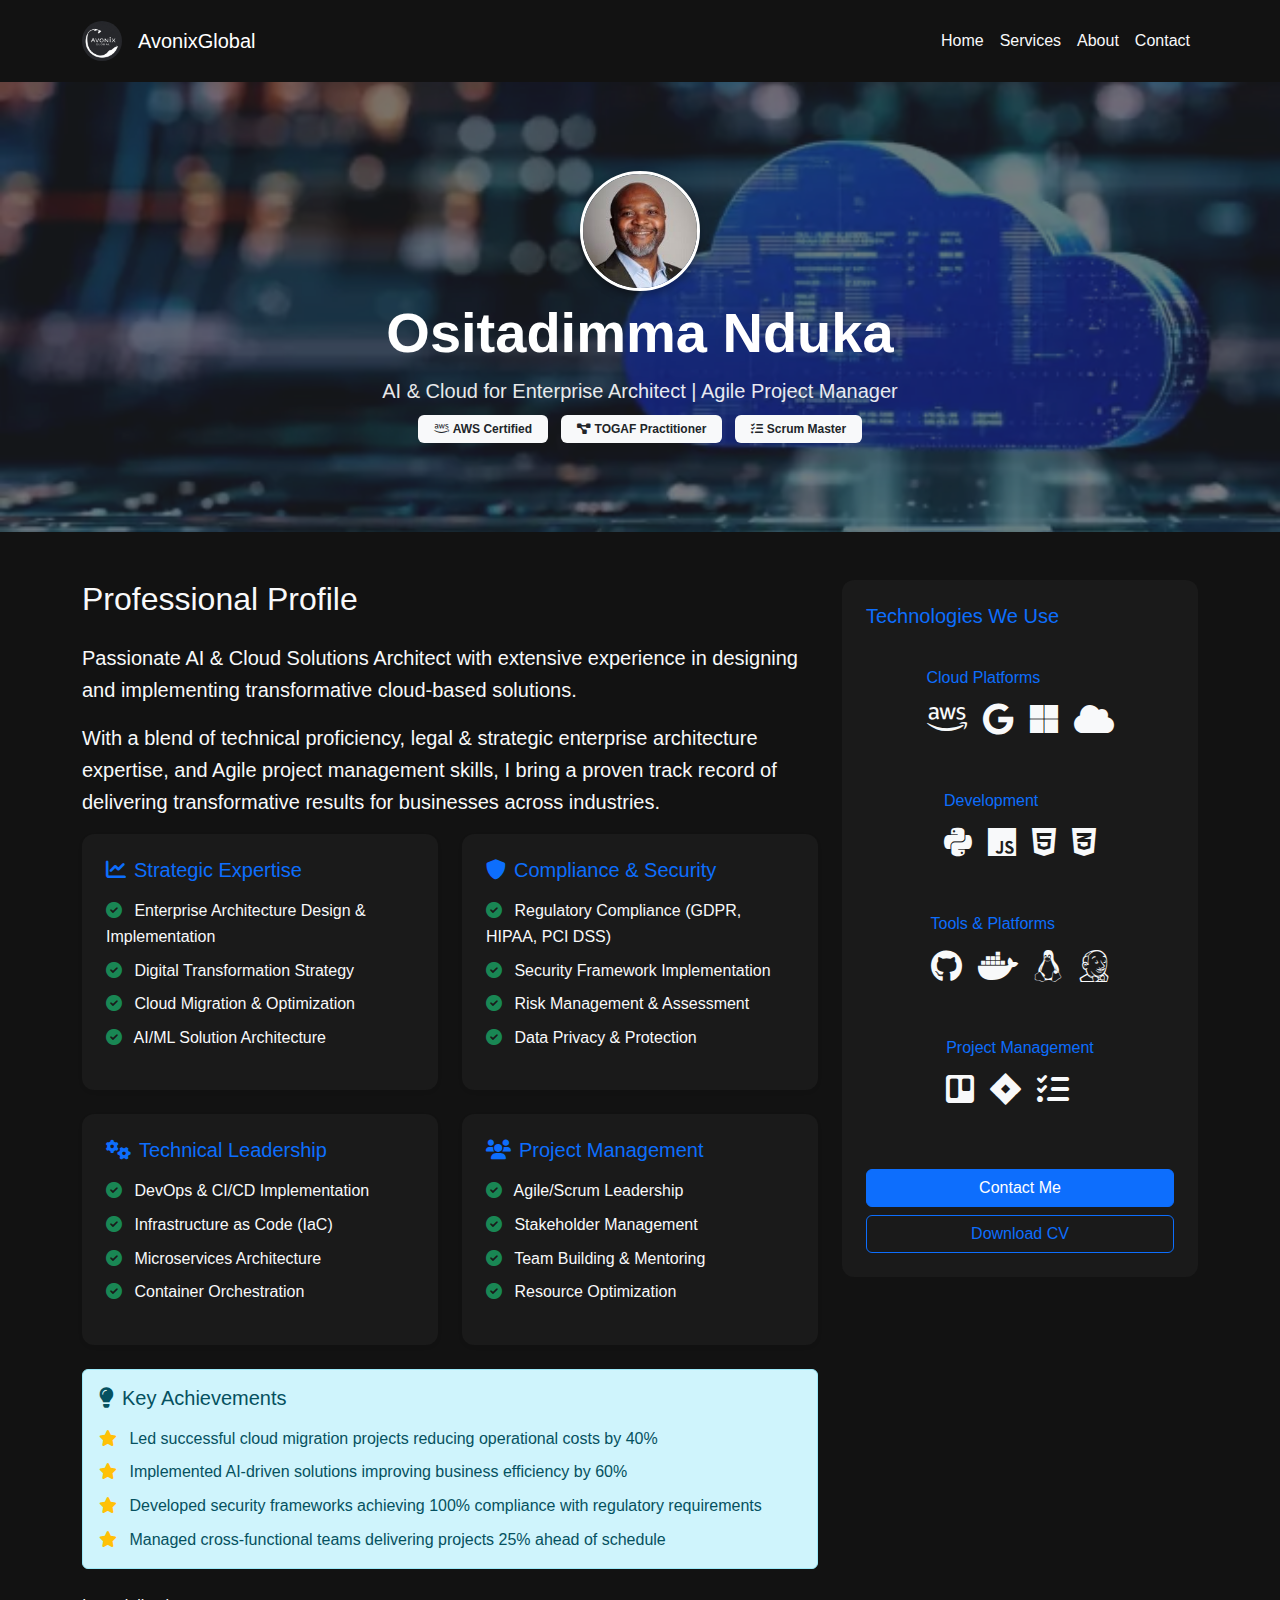
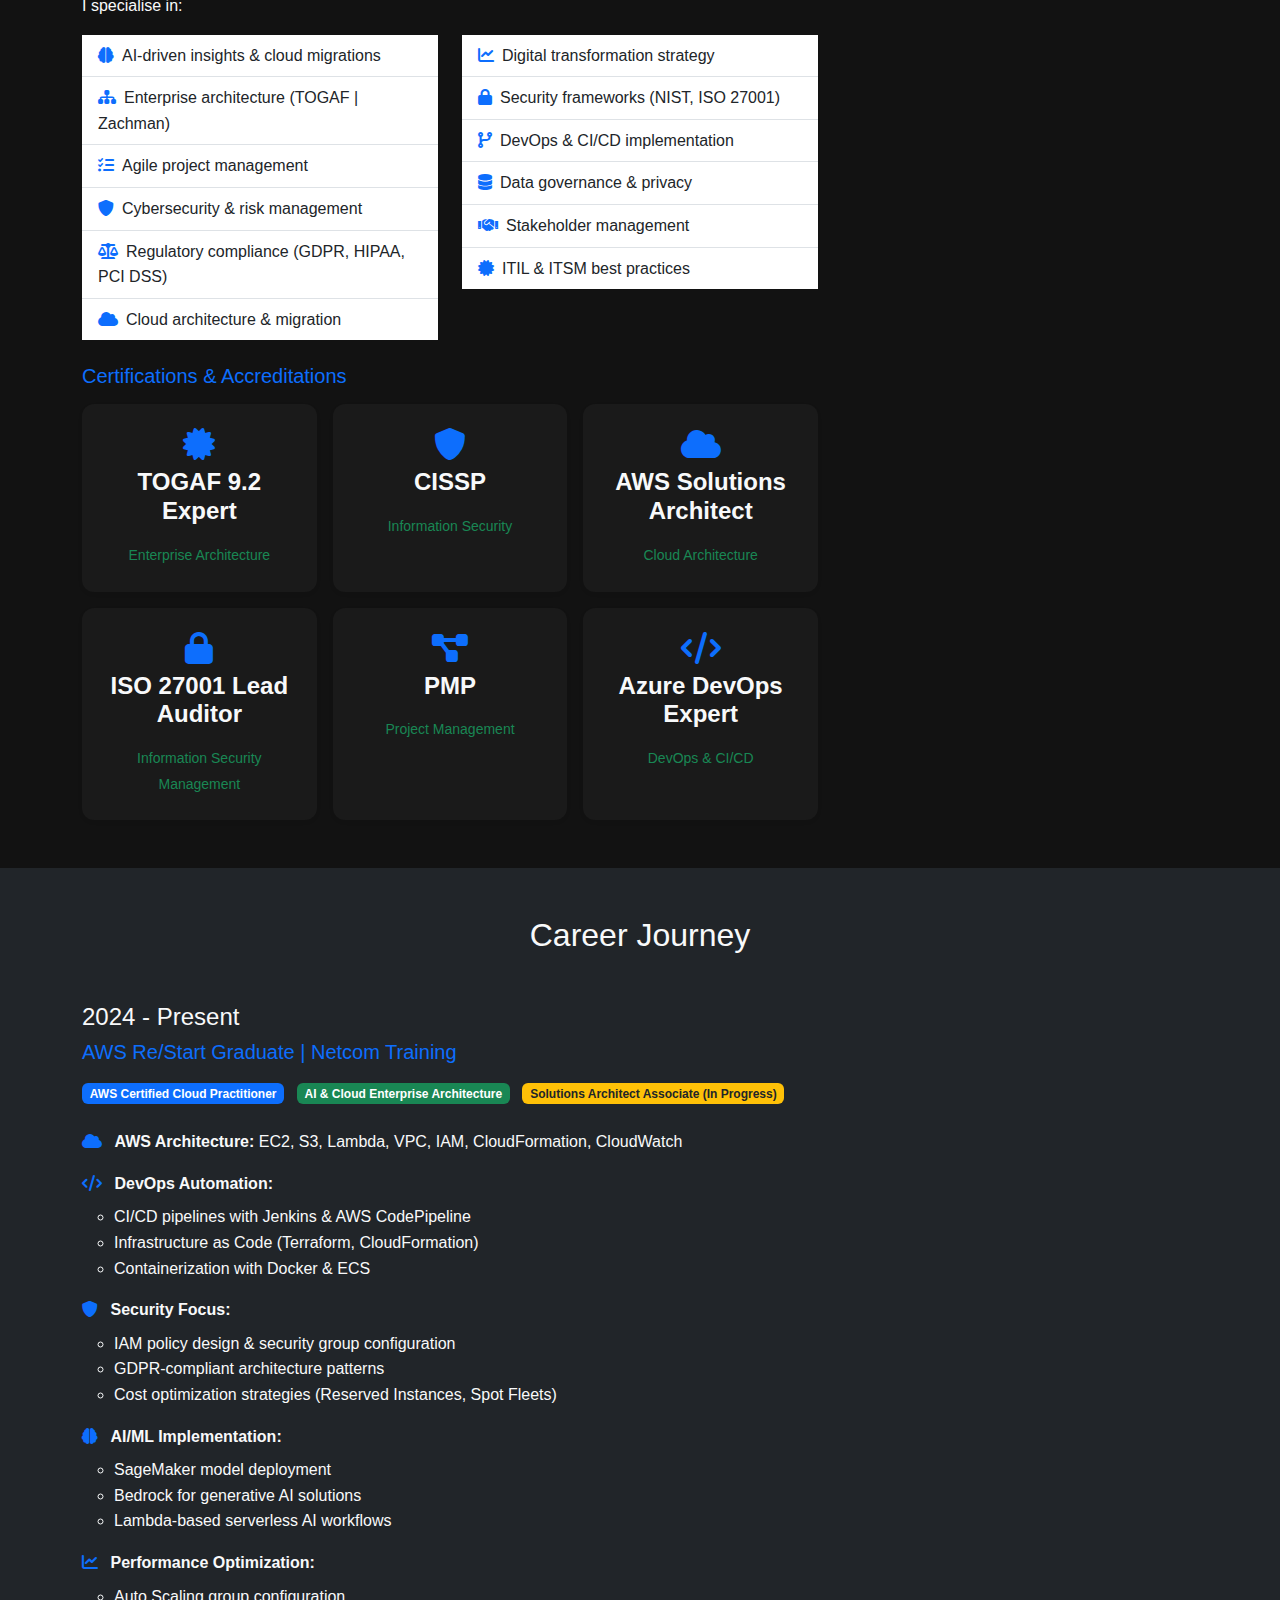
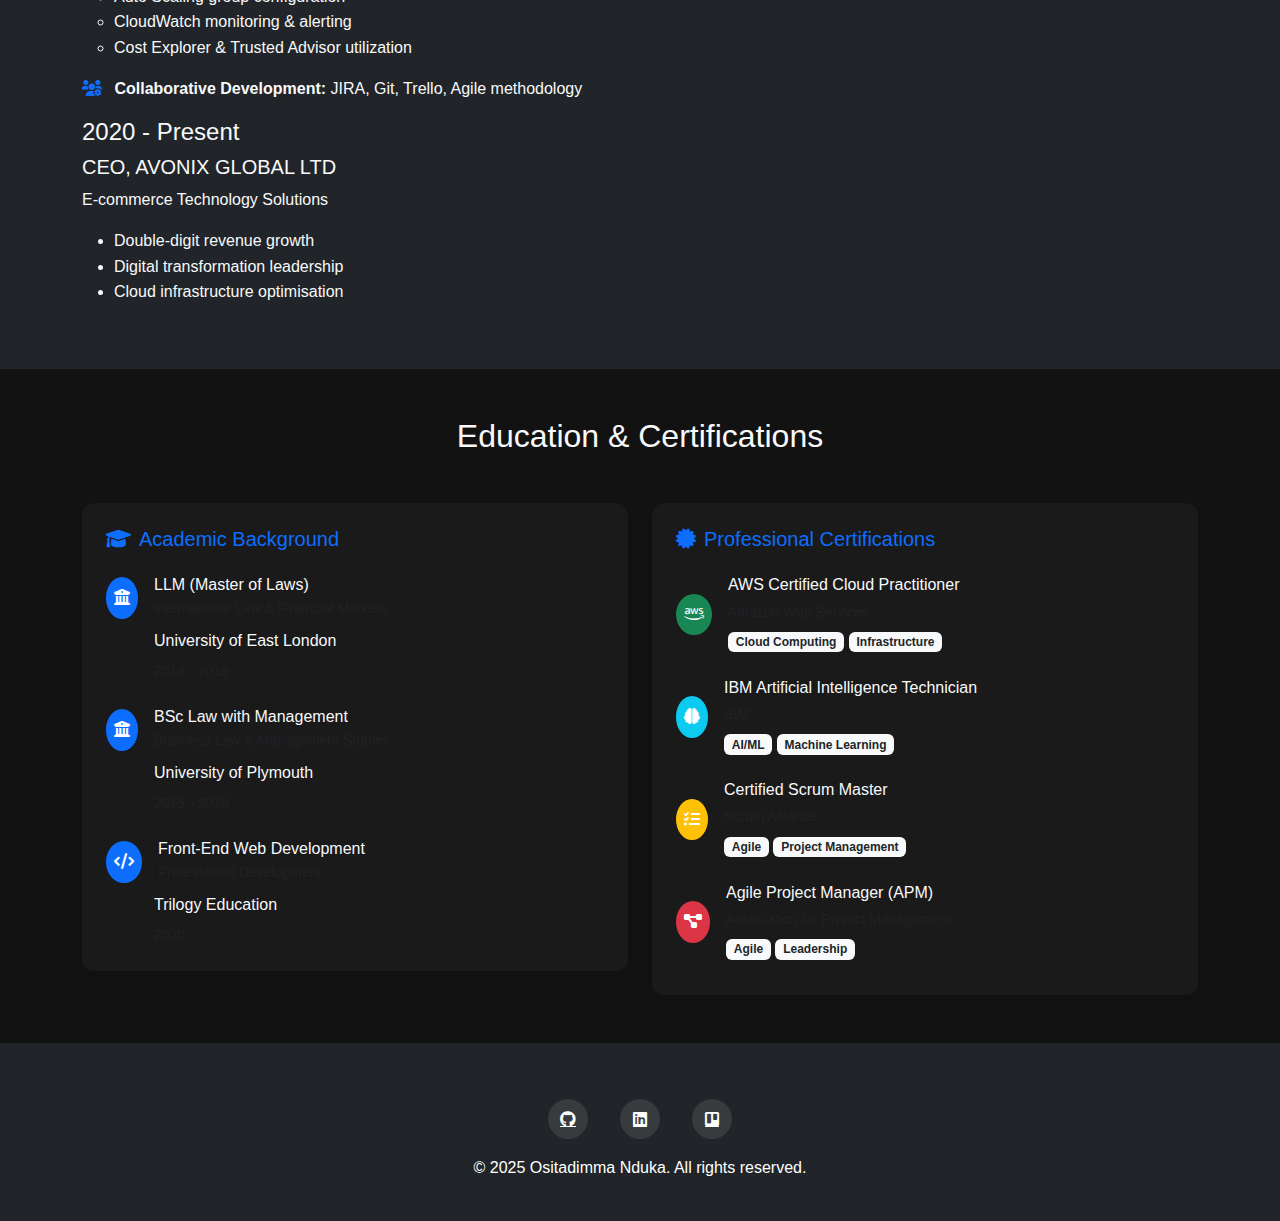
==== commit 99c03075: "modified" ====
--- a/about.html
+++ b/about.html
@@ -289,8 +289,8 @@
                                 <div class="card h-100 border-0 shadow-sm">
                                     <div class="card-body text-center">
                                         <i class="fas fa-certificate fa-2x text-primary mb-2"></i>
-                                        <h6 class="card-title">TOGAF 9.2 Certified</h6>
-                                        <small class="text-muted">Enterprise Architecture</small>
+                                        <h6 class="card-title">TOGAF 9.2 Expert</h6>
+                                        <small class="text-success">Enterprise Architecture</small>
                                     </div>
                                 </div>
                             </div>
@@ -299,7 +299,7 @@
                                     <div class="card-body text-center">
                                         <i class="fas fa-shield-alt fa-2x text-primary mb-2"></i>
                                         <h6 class="card-title">CISSP</h6>
-                                        <small class="text-muted">Information Security</small>
+                                        <small class="text-success">Information Security</small>
                                     </div>
                                 </div>
                             </div>
@@ -308,7 +308,7 @@
                                     <div class="card-body text-center">
                                         <i class="fas fa-cloud fa-2x text-primary mb-2"></i>
                                         <h6 class="card-title">AWS Solutions Architect</h6>
-                                        <small class="text-muted">Cloud Architecture</small>
+                                        <small class="text-success">Cloud Architecture</small>
                                     </div>
                                 </div>
                             </div>
@@ -317,7 +317,7 @@
                                     <div class="card-body text-center">
                                         <i class="fas fa-lock fa-2x text-primary mb-2"></i>
                                         <h6 class="card-title">ISO 27001 Lead Auditor</h6>
-                                        <small class="text-muted">Information Security Management</small>
+                                        <small class="text-success">Information Security Management</small>
                                     </div>
                                 </div>
                             </div>
@@ -326,7 +326,7 @@
                                     <div class="card-body text-center">
                                         <i class="fas fa-project-diagram fa-2x text-primary mb-2"></i>
                                         <h6 class="card-title">PMP</h6>
-                                        <small class="text-muted">Project Management</small>
+                                        <small class="text-success">Project Management</small>
                                     </div>
                                 </div>
                             </div>
@@ -335,7 +335,7 @@
                                     <div class="card-body text-center">
                                         <i class="fas fa-code fa-2x text-primary mb-2"></i>
                                         <h6 class="card-title">Azure DevOps Expert</h6>
-                                        <small class="text-muted">DevOps & CI/CD</small>
+                                        <small class="text-success">DevOps & CI/CD</small>
                                     </div>
                                 </div>
                             </div>
@@ -485,27 +485,134 @@
             <h2 class="text-center mb-5">Education & Certifications</h2>
             <div class="row">
                 <div class="col-md-6 mb-4">
-                    <div class="card h-100">
+                    <div class="card h-100 border-0 shadow-sm">
                         <div class="card-body">
-                            <h5><i class="fas fa-graduation-cap me-2"></i>Academic Background</h5>
-                            <ul class="list-group list-group-flush">
-                                <li class="list-group-item">LLM (Master of Laws) International Law & Financial Markets - University of East London</li>
-                                <li class="list-group-item">BSc Law with Management - University of Plymouth</li>
-                                <li class="list-group-item">Front-End Web Development - Trilogy Education</li>
-                            </ul>
+                            <h5 class="text-primary mb-4">
+                                <i class="fas fa-graduation-cap me-2"></i>Academic Background
+                            </h5>
+                            <div class="timeline-education">
+                                <div class="education-item mb-4">
+                                    <div class="d-flex align-items-center mb-2">
+                                        <div class="education-icon bg-primary text-white rounded-circle p-2 me-3">
+                                            <i class="fas fa-university"></i>
+                                        </div>
+                                        <div>
+                                            <h6 class="mb-0">LLM (Master of Laws)</h6>
+                                            <small class="text-muted">International Law & Financial Markets</small>
+                                        </div>
+                                    </div>
+                                    <div class="ms-5">
+                                        <p class="mb-1">University of East London</p>
+                                        <small class="text-muted">2018 - 2019</small>
+                                    </div>
+                                </div>
+
+                                <div class="education-item mb-4">
+                                    <div class="d-flex align-items-center mb-2">
+                                        <div class="education-icon bg-primary text-white rounded-circle p-2 me-3">
+                                            <i class="fas fa-university"></i>
+                                        </div>
+                                        <div>
+                                            <h6 class="mb-0">BSc Law with Management</h6>
+                                            <small class="text-muted">Business Law & Management Studies</small>
+                                        </div>
+                                    </div>
+                                    <div class="ms-5">
+                                        <p class="mb-1">University of Plymouth</p>
+                                        <small class="text-muted">2015 - 2018</small>
+                                    </div>
+                                </div>
+
+                                <div class="education-item">
+                                    <div class="d-flex align-items-center mb-2">
+                                        <div class="education-icon bg-primary text-white rounded-circle p-2 me-3">
+                                            <i class="fas fa-code"></i>
+                                        </div>
+                                        <div>
+                                            <h6 class="mb-0">Front-End Web Development</h6>
+                                            <small class="text-muted">Professional Development</small>
+                                        </div>
+                                    </div>
+                                    <div class="ms-5">
+                                        <p class="mb-1">Trilogy Education</p>
+                                        <small class="text-muted">2020</small>
+                                    </div>
+                                </div>
+                            </div>
                         </div>
                     </div>
                 </div>
                 <div class="col-md-6">
-                    <div class="card h-100">
+                    <div class="card h-100 border-0 shadow-sm">
                         <div class="card-body">
-                            <h5><i class="fas fa-certificate me-2"></i>Professional Certifications</h5>
-                            <ul class="list-group list-group-flush">
-                                <li class="list-group-item">AWS Certified Cloud Practitioner</li>
-                                <li class="list-group-item">IBM Artificial Intelligence Technician</li>
-                                <li class="list-group-item">Certified Scrum Master</li>
-                                <li class="list-group-item">Agile Project Manager (APM)</li>
-                            </ul>
+                            <h5 class="text-primary mb-4">
+                                <i class="fas fa-certificate me-2"></i>Professional Certifications
+                            </h5>
+                            <div class="certifications-grid">
+                                <div class="certification-item mb-4">
+                                    <div class="d-flex align-items-center">
+                                        <div class="certification-icon bg-success text-white rounded-circle p-2 me-3">
+                                            <i class="fab fa-aws"></i>
+                                        </div>
+                                        <div>
+                                            <h6 class="mb-1">AWS Certified Cloud Practitioner</h6>
+                                            <small class="text-muted">Amazon Web Services</small>
+                                            <div class="mt-1">
+                                                <span class="badge bg-light text-dark">Cloud Computing</span>
+                                                <span class="badge bg-light text-dark">Infrastructure</span>
+                                            </div>
+                                        </div>
+                                    </div>
+                                </div>
+
+                                <div class="certification-item mb-4">
+                                    <div class="d-flex align-items-center">
+                                        <div class="certification-icon bg-info text-white rounded-circle p-2 me-3">
+                                            <i class="fas fa-brain"></i>
+                                        </div>
+                                        <div>
+                                            <h6 class="mb-1">IBM Artificial Intelligence Technician</h6>
+                                            <small class="text-muted">IBM</small>
+                                            <div class="mt-1">
+                                                <span class="badge bg-light text-dark">AI/ML</span>
+                                                <span class="badge bg-light text-dark">Machine Learning</span>
+                                            </div>
+                                        </div>
+                                    </div>
+                                </div>
+
+                                <div class="certification-item mb-4">
+                                    <div class="d-flex align-items-center">
+                                        <div class="certification-icon bg-warning text-white rounded-circle p-2 me-3">
+                                            <i class="fas fa-tasks"></i>
+                                        </div>
+                                        <div>
+                                            <h6 class="mb-1">Certified Scrum Master</h6>
+                                            <small class="text-muted">Scrum Alliance</small>
+                                            <div class="mt-1">
+                                                <span class="badge bg-light text-dark">Agile</span>
+                                                <span class="badge bg-light text-dark">Project Management</span>
+                                            </div>
+                                        </div>
+                                    </div>
+                                </div>
+
+                                <div class="certification-item">
+                                    <div class="d-flex align-items-center">
+                                        <div class="certification-icon bg-danger text-white rounded-circle p-2 me-3">
+                                            <i class="fas fa-project-diagram"></i>
+                                        </div>
+                                        <div>
+                                            <h6 class="mb-1">Agile Project Manager (APM)</h6>
+                                            <small class="text-muted">Association for Project Management</small>
+                                            <div class="mt-1">
+                                                <span class="badge bg-light text-dark">Agile</span>
+                                                <span class="badge bg-light text-dark">Leadership</span>
+                                            </div>
+                                        </div>
+                                    </div>
+                                </div>
+                            </div>
                         </div>
                     </div>
                 </div>
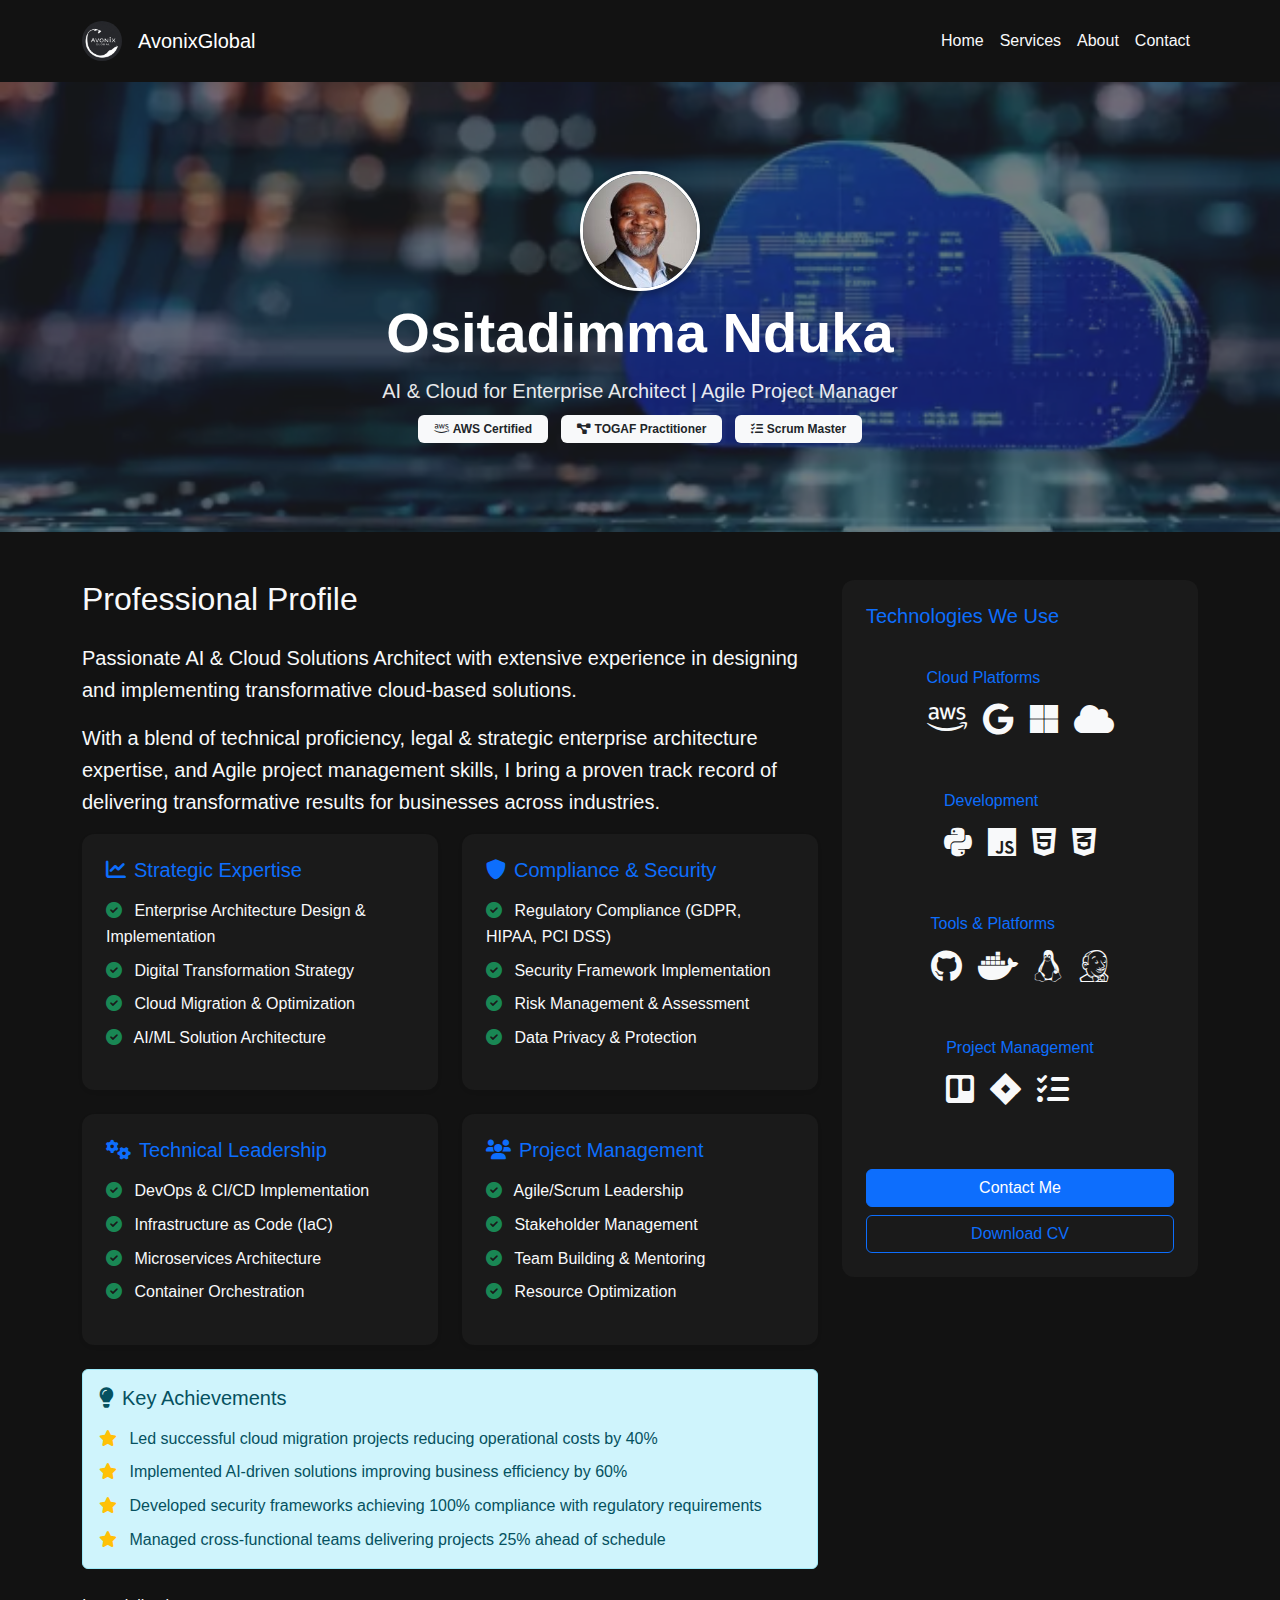
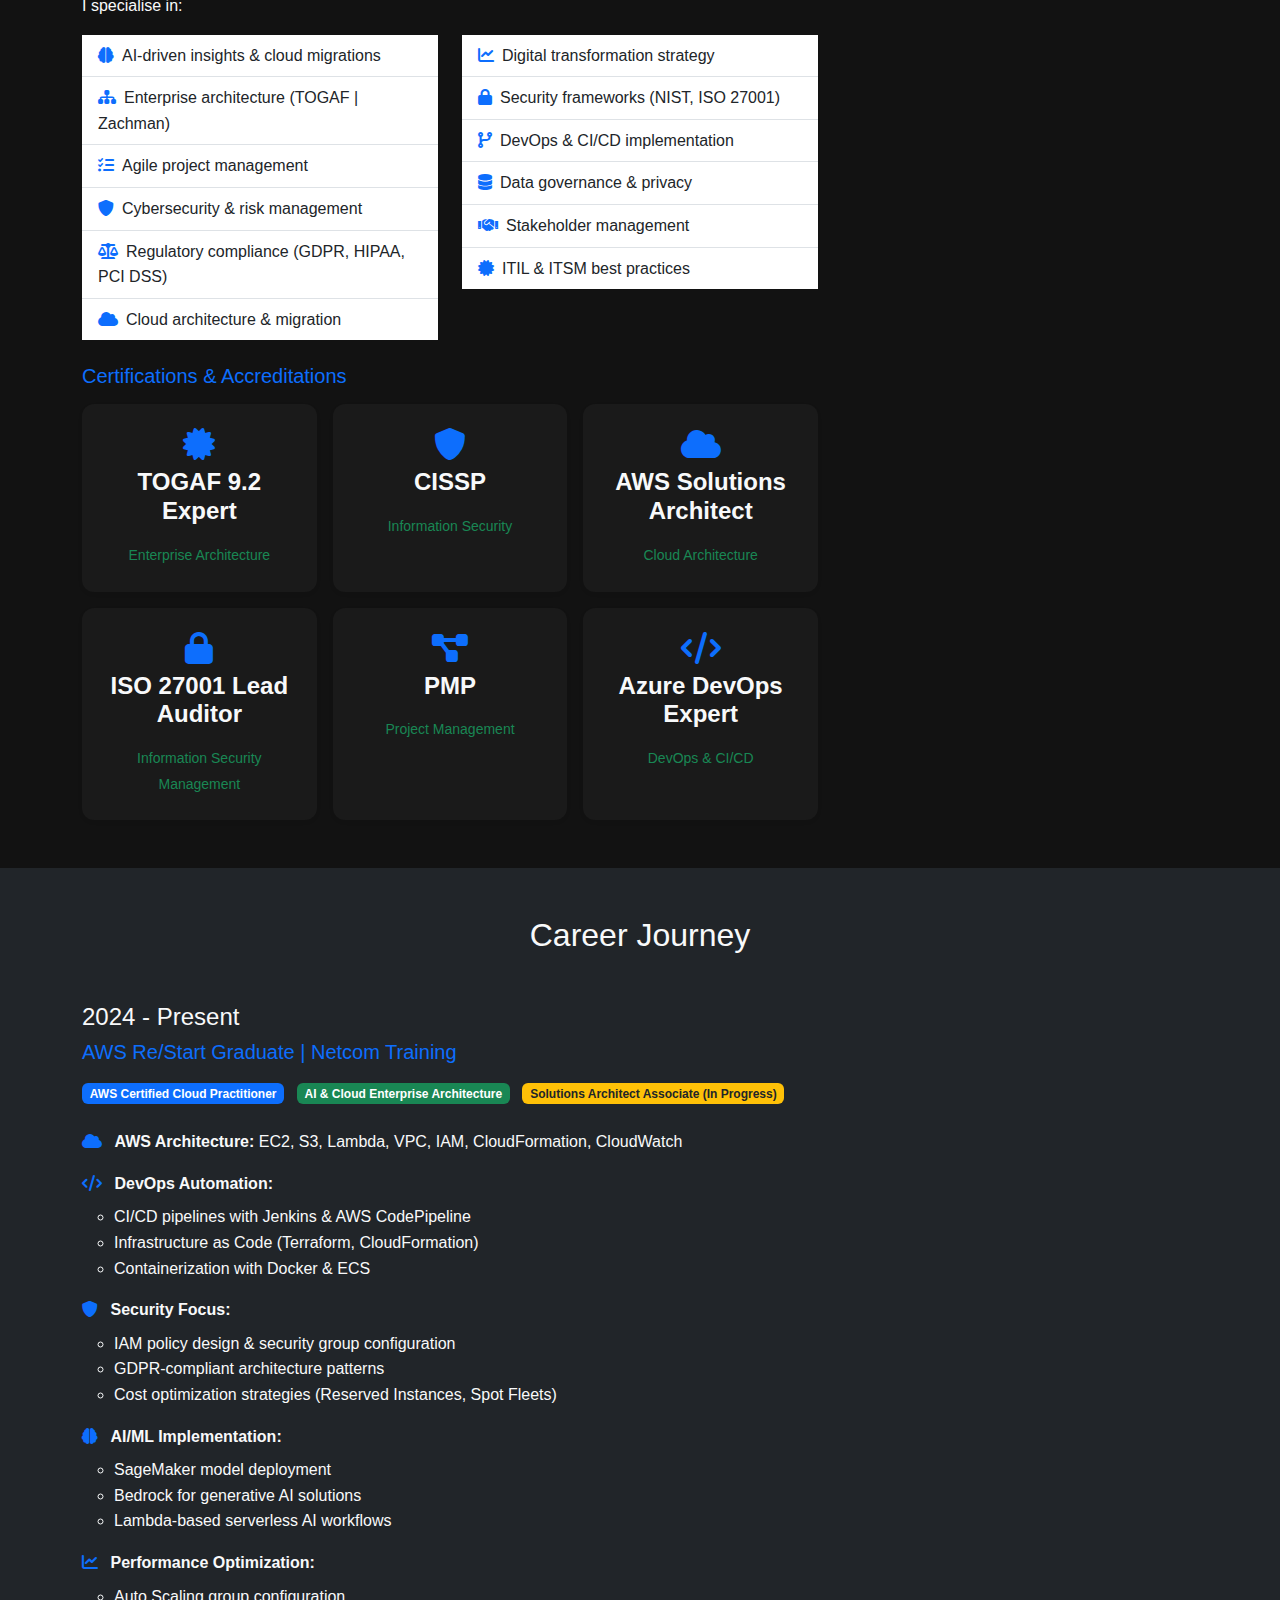
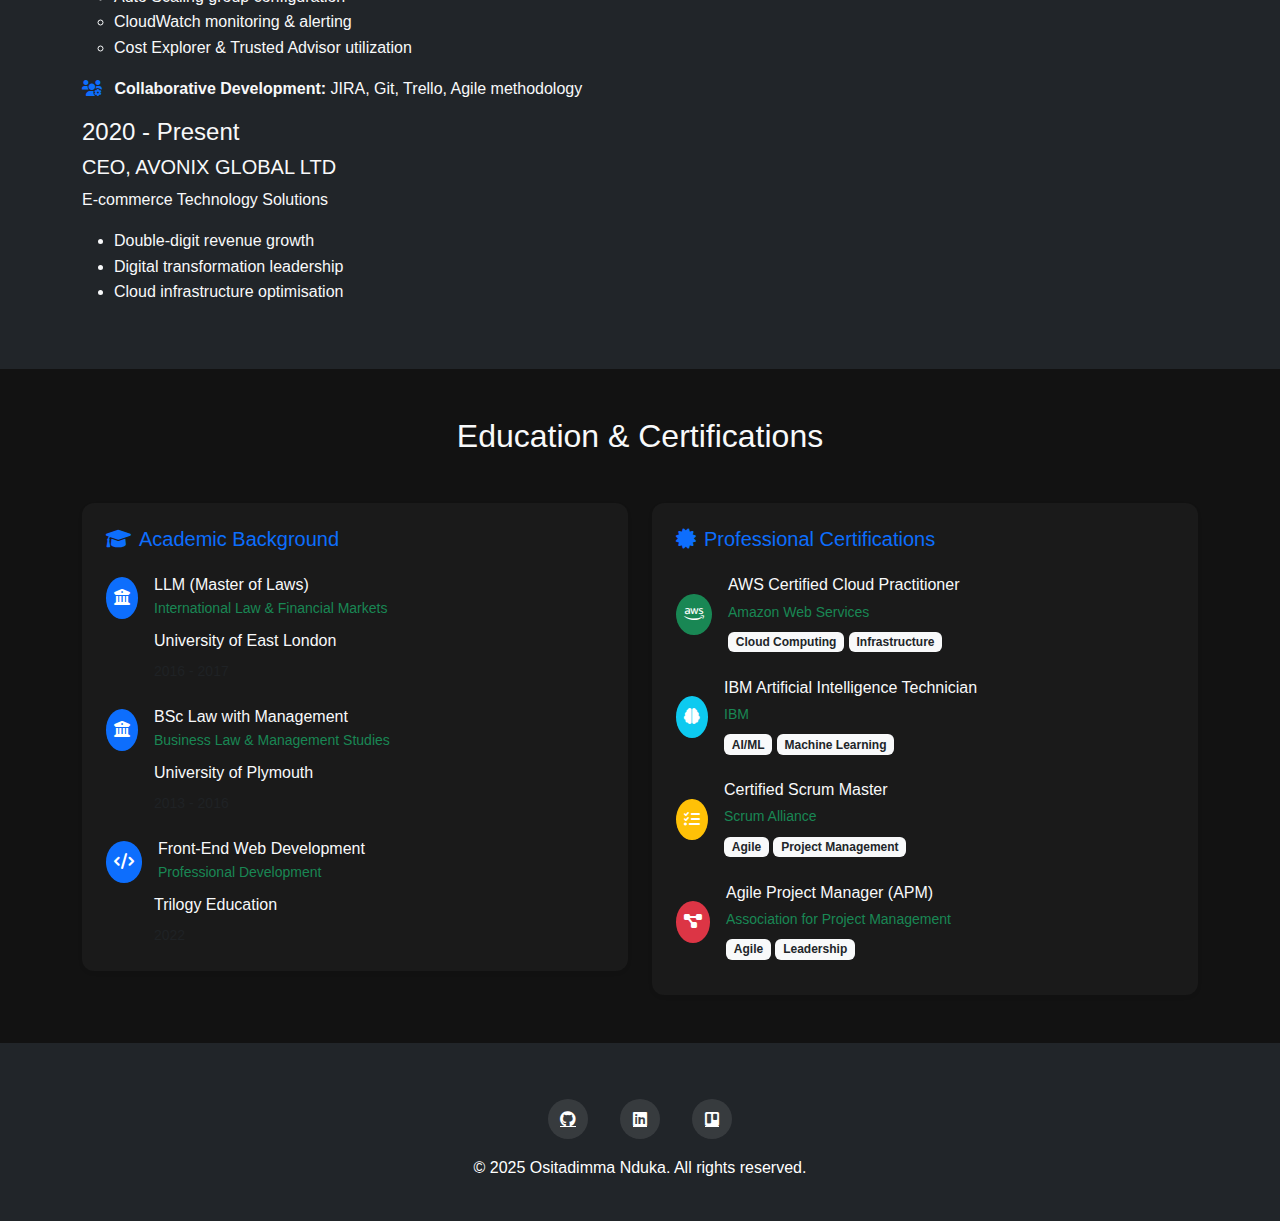
==== commit 64edcc8a: "modified" ====
--- a/about.html
+++ b/about.html
@@ -498,12 +498,12 @@
                                         </div>
                                         <div>
                                             <h6 class="mb-0">LLM (Master of Laws)</h6>
-                                            <small class="text-muted">International Law & Financial Markets</small>
+                                            <small class="text-success">International Law & Financial Markets</small>
                                         </div>
                                     </div>
                                     <div class="ms-5">
                                         <p class="mb-1">University of East London</p>
-                                        <small class="text-muted">2018 - 2019</small>
+                                        <small class="text-muted">2016 - 2017</small>
                                     </div>
                                 </div>
 
@@ -514,12 +514,12 @@
                                         </div>
                                         <div>
                                             <h6 class="mb-0">BSc Law with Management</h6>
-                                            <small class="text-muted">Business Law & Management Studies</small>
+                                            <small class="text-success">Business Law & Management Studies</small>
                                         </div>
                                     </div>
                                     <div class="ms-5">
                                         <p class="mb-1">University of Plymouth</p>
-                                        <small class="text-muted">2015 - 2018</small>
+                                        <small class="text-muted">2013 - 2016</small>
                                     </div>
                                 </div>
 
@@ -530,12 +530,12 @@
                                         </div>
                                         <div>
                                             <h6 class="mb-0">Front-End Web Development</h6>
-                                            <small class="text-muted">Professional Development</small>
+                                            <small class="text-success">Professional Development</small>
                                         </div>
                                     </div>
                                     <div class="ms-5">
                                         <p class="mb-1">Trilogy Education</p>
-                                        <small class="text-muted">2020</small>
+                                        <small class="text-muted">2022</small>
                                     </div>
                                 </div>
                             </div>
@@ -556,7 +556,7 @@
                                         </div>
                                         <div>
                                             <h6 class="mb-1">AWS Certified Cloud Practitioner</h6>
-                                            <small class="text-muted">Amazon Web Services</small>
+                                            <small class="text-success">Amazon Web Services</small>
                                             <div class="mt-1">
                                                 <span class="badge bg-light text-dark">Cloud Computing</span>
                                                 <span class="badge bg-light text-dark">Infrastructure</span>
@@ -572,7 +572,7 @@
                                         </div>
                                         <div>
                                             <h6 class="mb-1">IBM Artificial Intelligence Technician</h6>
-                                            <small class="text-muted">IBM</small>
+                                            <small class="text-success">IBM</small>
                                             <div class="mt-1">
                                                 <span class="badge bg-light text-dark">AI/ML</span>
                                                 <span class="badge bg-light text-dark">Machine Learning</span>
@@ -588,7 +588,7 @@
                                         </div>
                                         <div>
                                             <h6 class="mb-1">Certified Scrum Master</h6>
-                                            <small class="text-muted">Scrum Alliance</small>
+                                            <small class="text-success">Scrum Alliance</small>
                                             <div class="mt-1">
                                                 <span class="badge bg-light text-dark">Agile</span>
                                                 <span class="badge bg-light text-dark">Project Management</span>
@@ -604,7 +604,7 @@
                                         </div>
                                         <div>
                                             <h6 class="mb-1">Agile Project Manager (APM)</h6>
-                                            <small class="text-muted">Association for Project Management</small>
+                                            <small class="text-success">Association for Project Management</small>
                                             <div class="mt-1">
                                                 <span class="badge bg-light text-dark">Agile</span>
                                                 <span class="badge bg-light text-dark">Leadership</span>
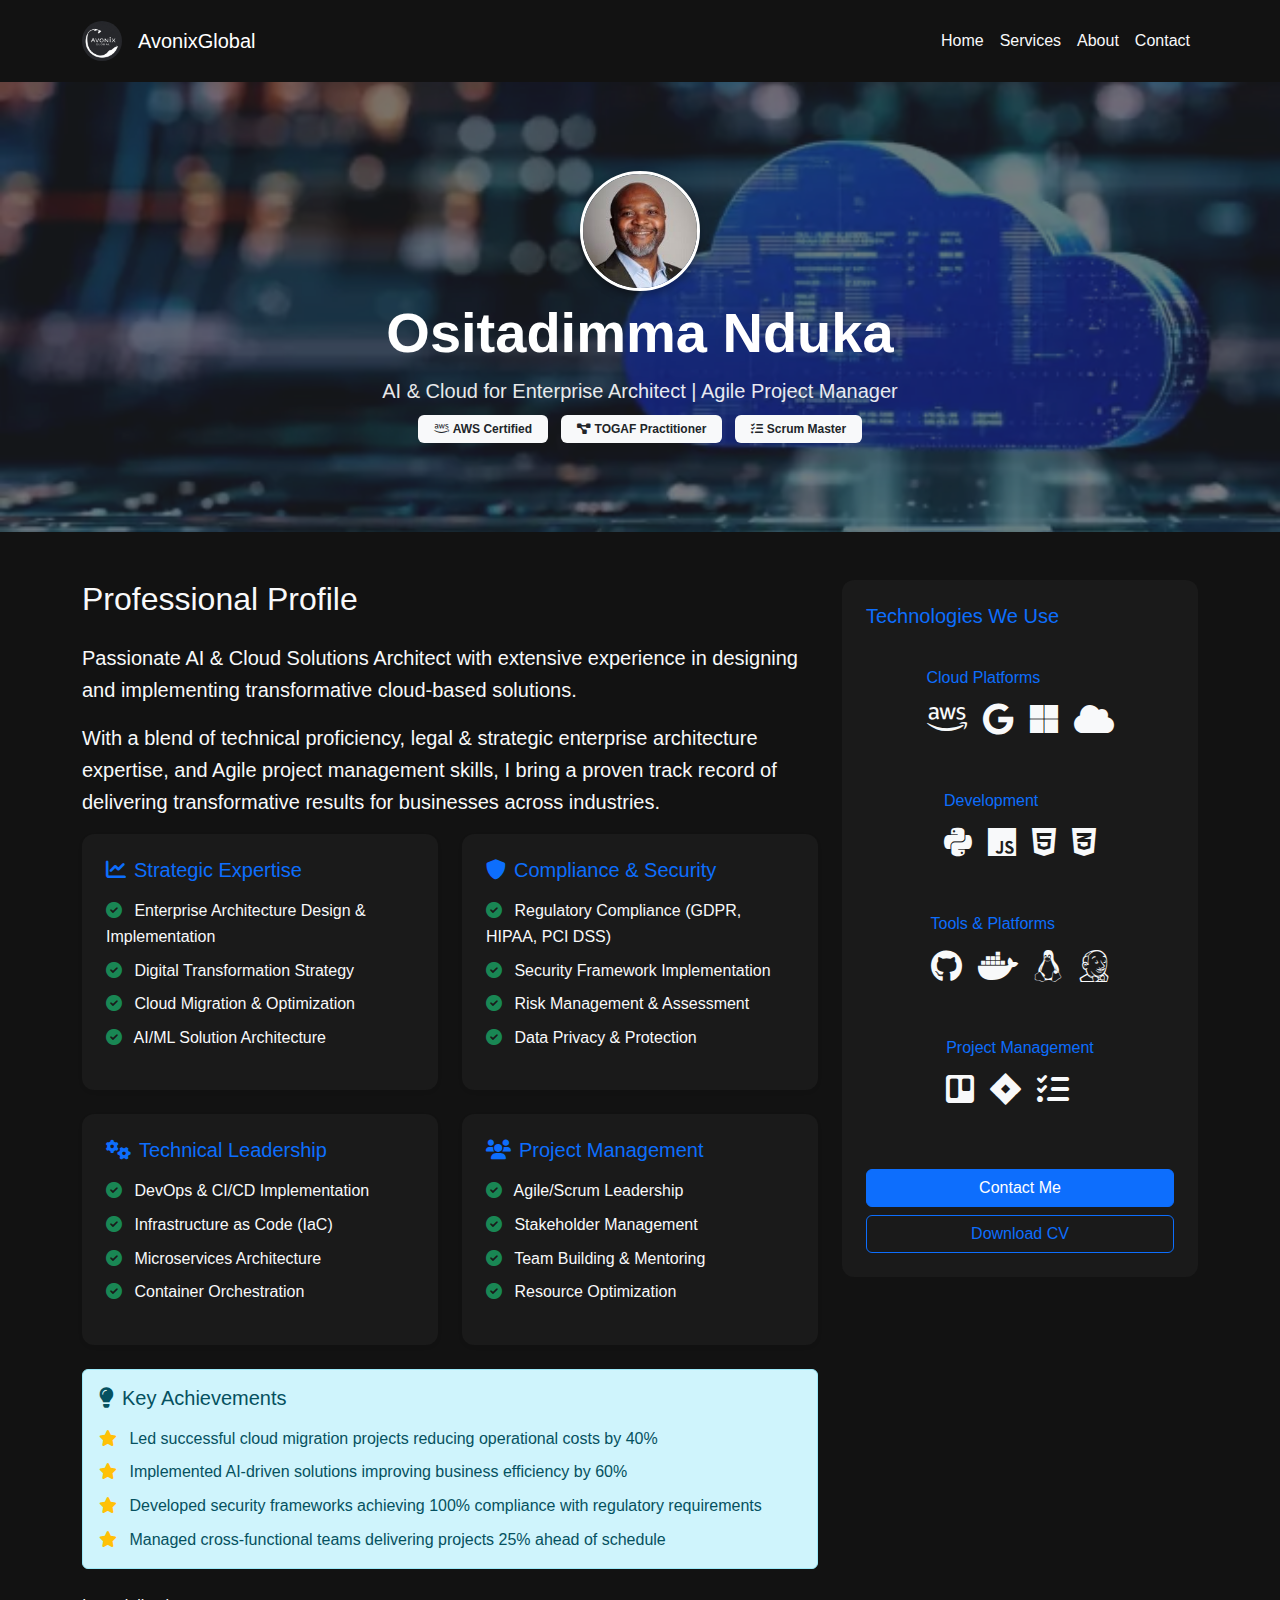
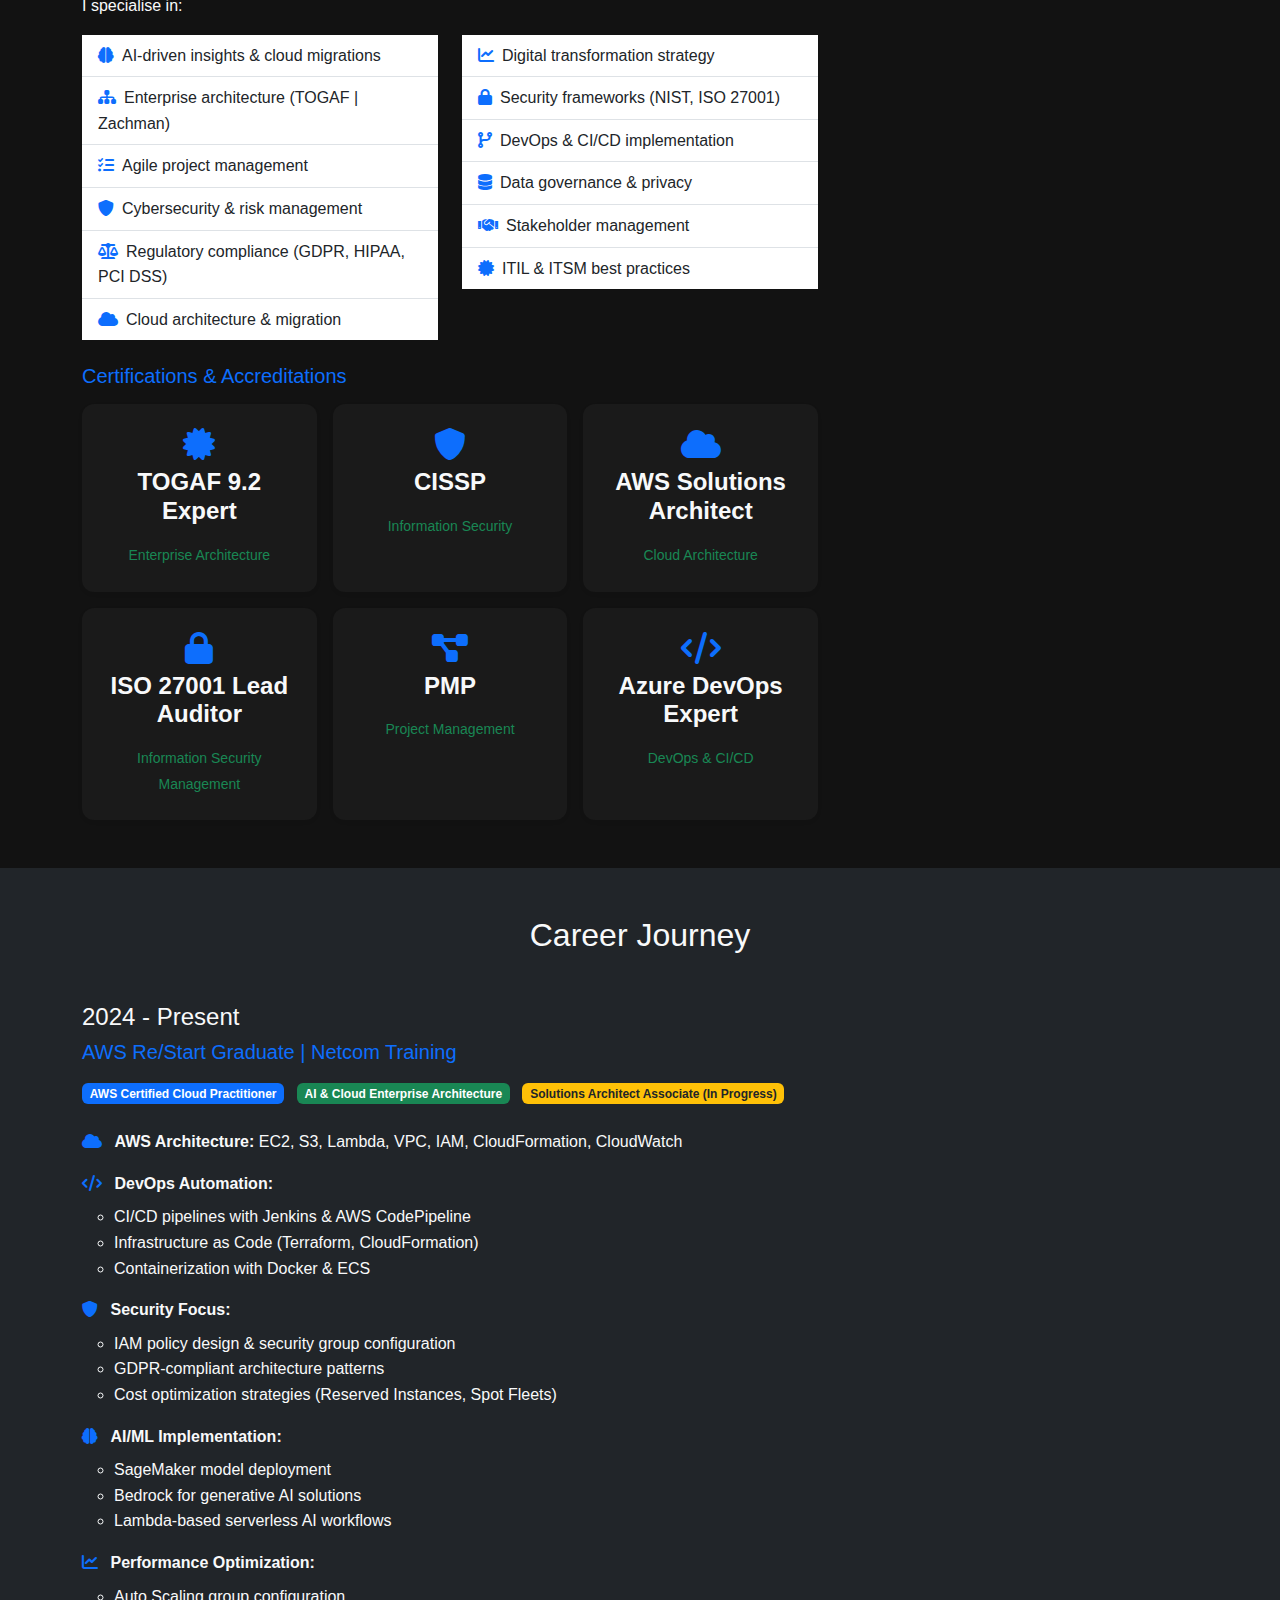
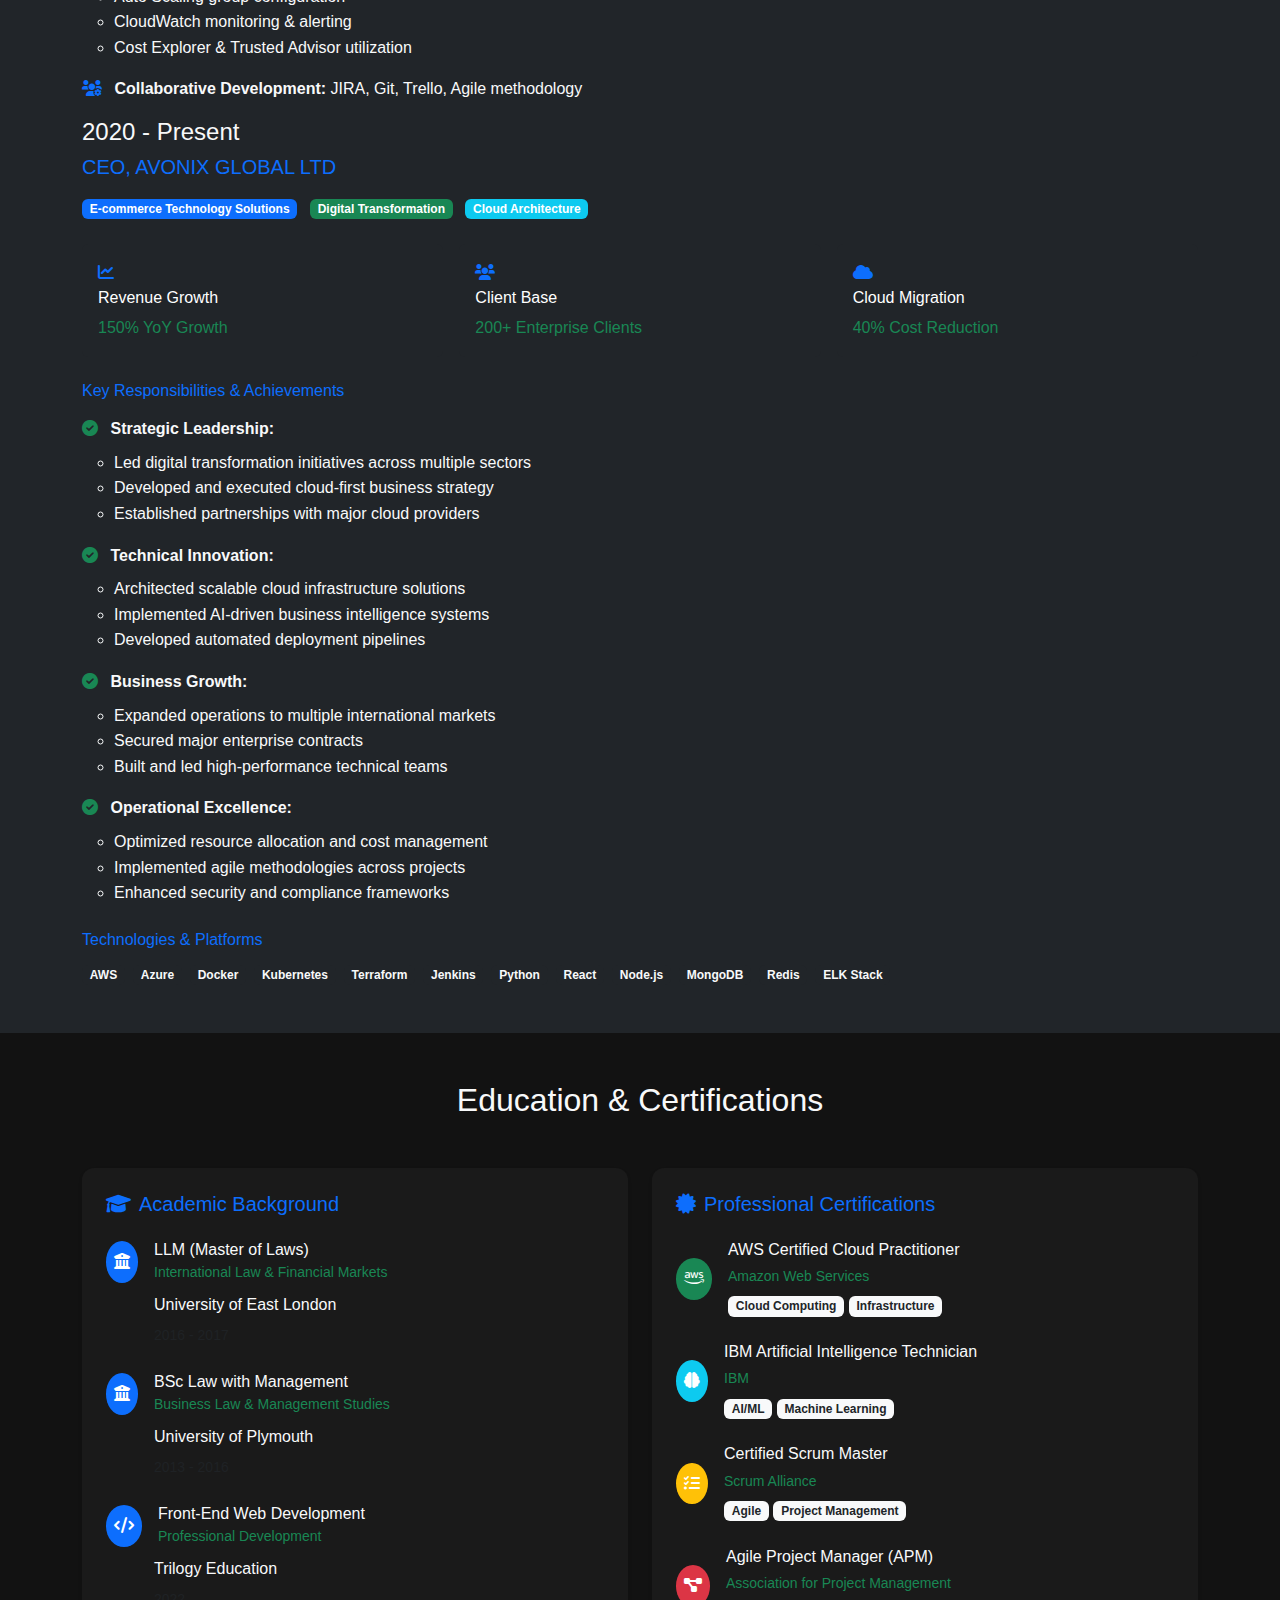
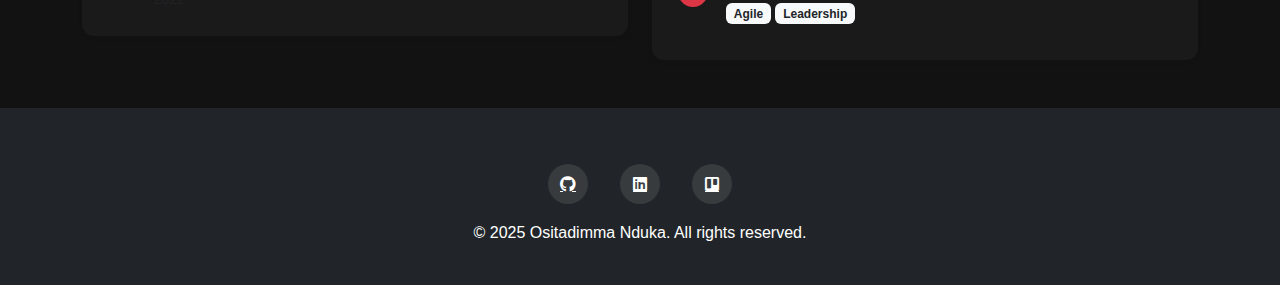
==== commit 655b0239: "modified" ====
--- a/about.html
+++ b/about.html
@@ -464,13 +464,98 @@
                 <div class="timeline-item">
                     <h4>2020 - Present</h4>
                     <div class="timeline-content">
-                        <h5>CEO, AVONIX GLOBAL LTD</h5>
-                        <p>E-commerce Technology Solutions</p>
-                        <ul>
-                            <li>Double-digit revenue growth</li>
-                            <li>Digital transformation leadership</li>
-                            <li>Cloud infrastructure optimisation</li>
-                        </ul>
+                        <h5 class="text-primary mb-3">CEO, AVONIX GLOBAL LTD</h5>
+                        <div class="mb-4">
+                            <span class="badge bg-primary me-2">E-commerce Technology Solutions</span>
+                            <span class="badge bg-success me-2">Digital Transformation</span>
+                            <span class="badge bg-info">Cloud Architecture</span>
+                        </div>
+                        
+                        <div class="achievement-grid mb-4">
+                            <div class="row g-3">
+                                <div class="col-md-4">
+                                    <div class="achievement-card p-3 bg-dark rounded">
+                                        <i class="fas fa-chart-line text-primary mb-2"></i>
+                                        <h6 class="text-white">Revenue Growth</h6>
+                                        <p class="text-success mb-0">150% YoY Growth</p>
+                                    </div>
+                                </div>
+                                <div class="col-md-4">
+                                    <div class="achievement-card p-3 bg-dark rounded">
+                                        <i class="fas fa-users text-primary mb-2"></i>
+                                        <h6 class="text-white">Client Base</h6>
+                                        <p class="text-success mb-0">200+ Enterprise Clients</p>
+                                    </div>
+                                </div>
+                                <div class="col-md-4">
+                                    <div class="achievement-card p-3 bg-dark rounded">
+                                        <i class="fas fa-cloud text-primary mb-2"></i>
+                                        <h6 class="text-white">Cloud Migration</h6>
+                                        <p class="text-success mb-0">40% Cost Reduction</p>
+                                    </div>
+                                </div>
+                            </div>
+                        </div>
+
+                        <div class="responsibilities mb-4">
+                            <h6 class="text-primary mb-3">Key Responsibilities & Achievements</h6>
+                            <ul class="list-unstyled">
+                                <li class="mb-3">
+                                    <i class="fas fa-check-circle text-success me-2"></i>
+                                    <strong>Strategic Leadership:</strong>
+                                    <ul class="mt-2">
+                                        <li>Led digital transformation initiatives across multiple sectors</li>
+                                        <li>Developed and executed cloud-first business strategy</li>
+                                        <li>Established partnerships with major cloud providers</li>
+                                    </ul>
+                                </li>
+                                <li class="mb-3">
+                                    <i class="fas fa-check-circle text-success me-2"></i>
+                                    <strong>Technical Innovation:</strong>
+                                    <ul class="mt-2">
+                                        <li>Architected scalable cloud infrastructure solutions</li>
+                                        <li>Implemented AI-driven business intelligence systems</li>
+                                        <li>Developed automated deployment pipelines</li>
+                                    </ul>
+                                </li>
+                                <li class="mb-3">
+                                    <i class="fas fa-check-circle text-success me-2"></i>
+                                    <strong>Business Growth:</strong>
+                                    <ul class="mt-2">
+                                        <li>Expanded operations to multiple international markets</li>
+                                        <li>Secured major enterprise contracts</li>
+                                        <li>Built and led high-performance technical teams</li>
+                                    </ul>
+                                </li>
+                                <li class="mb-3">
+                                    <i class="fas fa-check-circle text-success me-2"></i>
+                                    <strong>Operational Excellence:</strong>
+                                    <ul class="mt-2">
+                                        <li>Optimized resource allocation and cost management</li>
+                                        <li>Implemented agile methodologies across projects</li>
+                                        <li>Enhanced security and compliance frameworks</li>
+                                    </ul>
+                                </li>
+                            </ul>
+                        </div>
+
+                        <div class="technologies-used">
+                            <h6 class="text-primary mb-3">Technologies & Platforms</h6>
+                            <div class="d-flex flex-wrap gap-2">
+                                <span class="badge bg-dark text-light">AWS</span>
+                                <span class="badge bg-dark text-light">Azure</span>
+                                <span class="badge bg-dark text-light">Docker</span>
+                                <span class="badge bg-dark text-light">Kubernetes</span>
+                                <span class="badge bg-dark text-light">Terraform</span>
+                                <span class="badge bg-dark text-light">Jenkins</span>
+                                <span class="badge bg-dark text-light">Python</span>
+                                <span class="badge bg-dark text-light">React</span>
+                                <span class="badge bg-dark text-light">Node.js</span>
+                                <span class="badge bg-dark text-light">MongoDB</span>
+                                <span class="badge bg-dark text-light">Redis</span>
+                                <span class="badge bg-dark text-light">ELK Stack</span>
+                            </div>
+                        </div>
                     </div>
                 </div>
 
